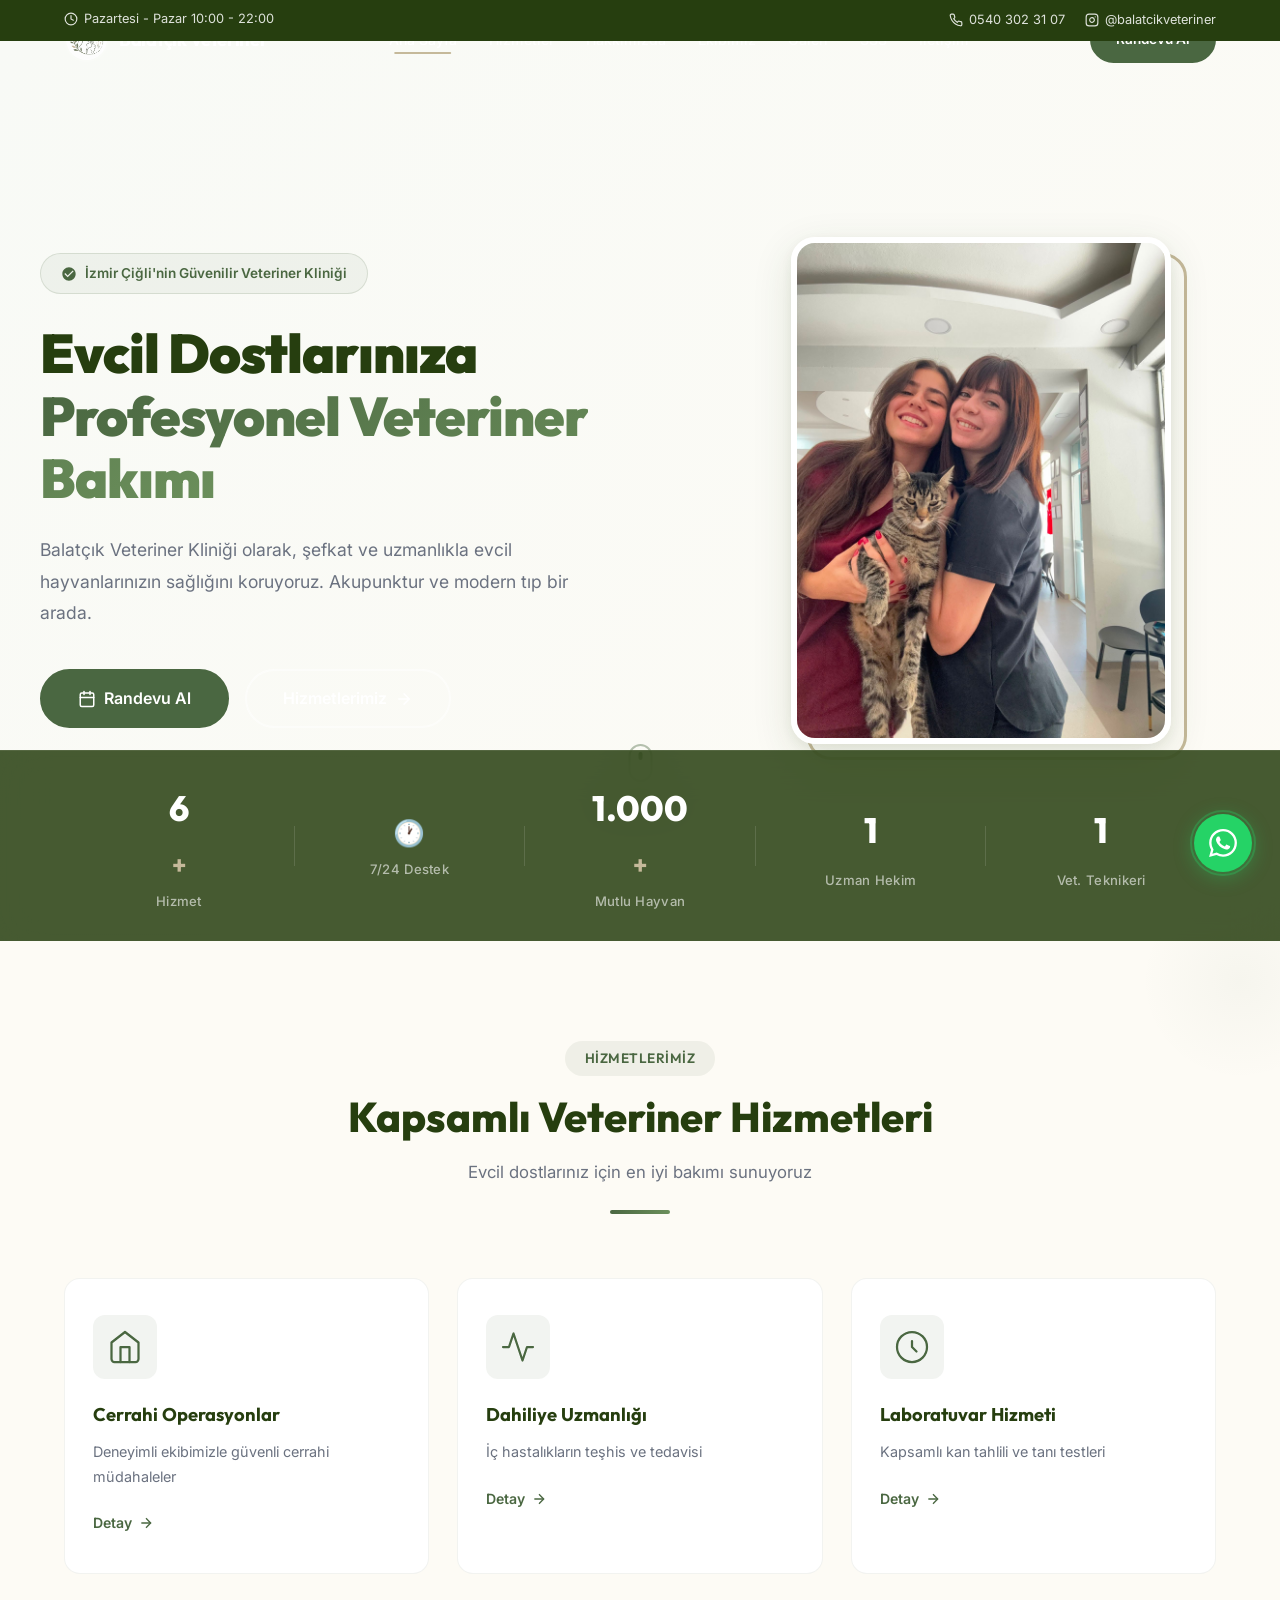
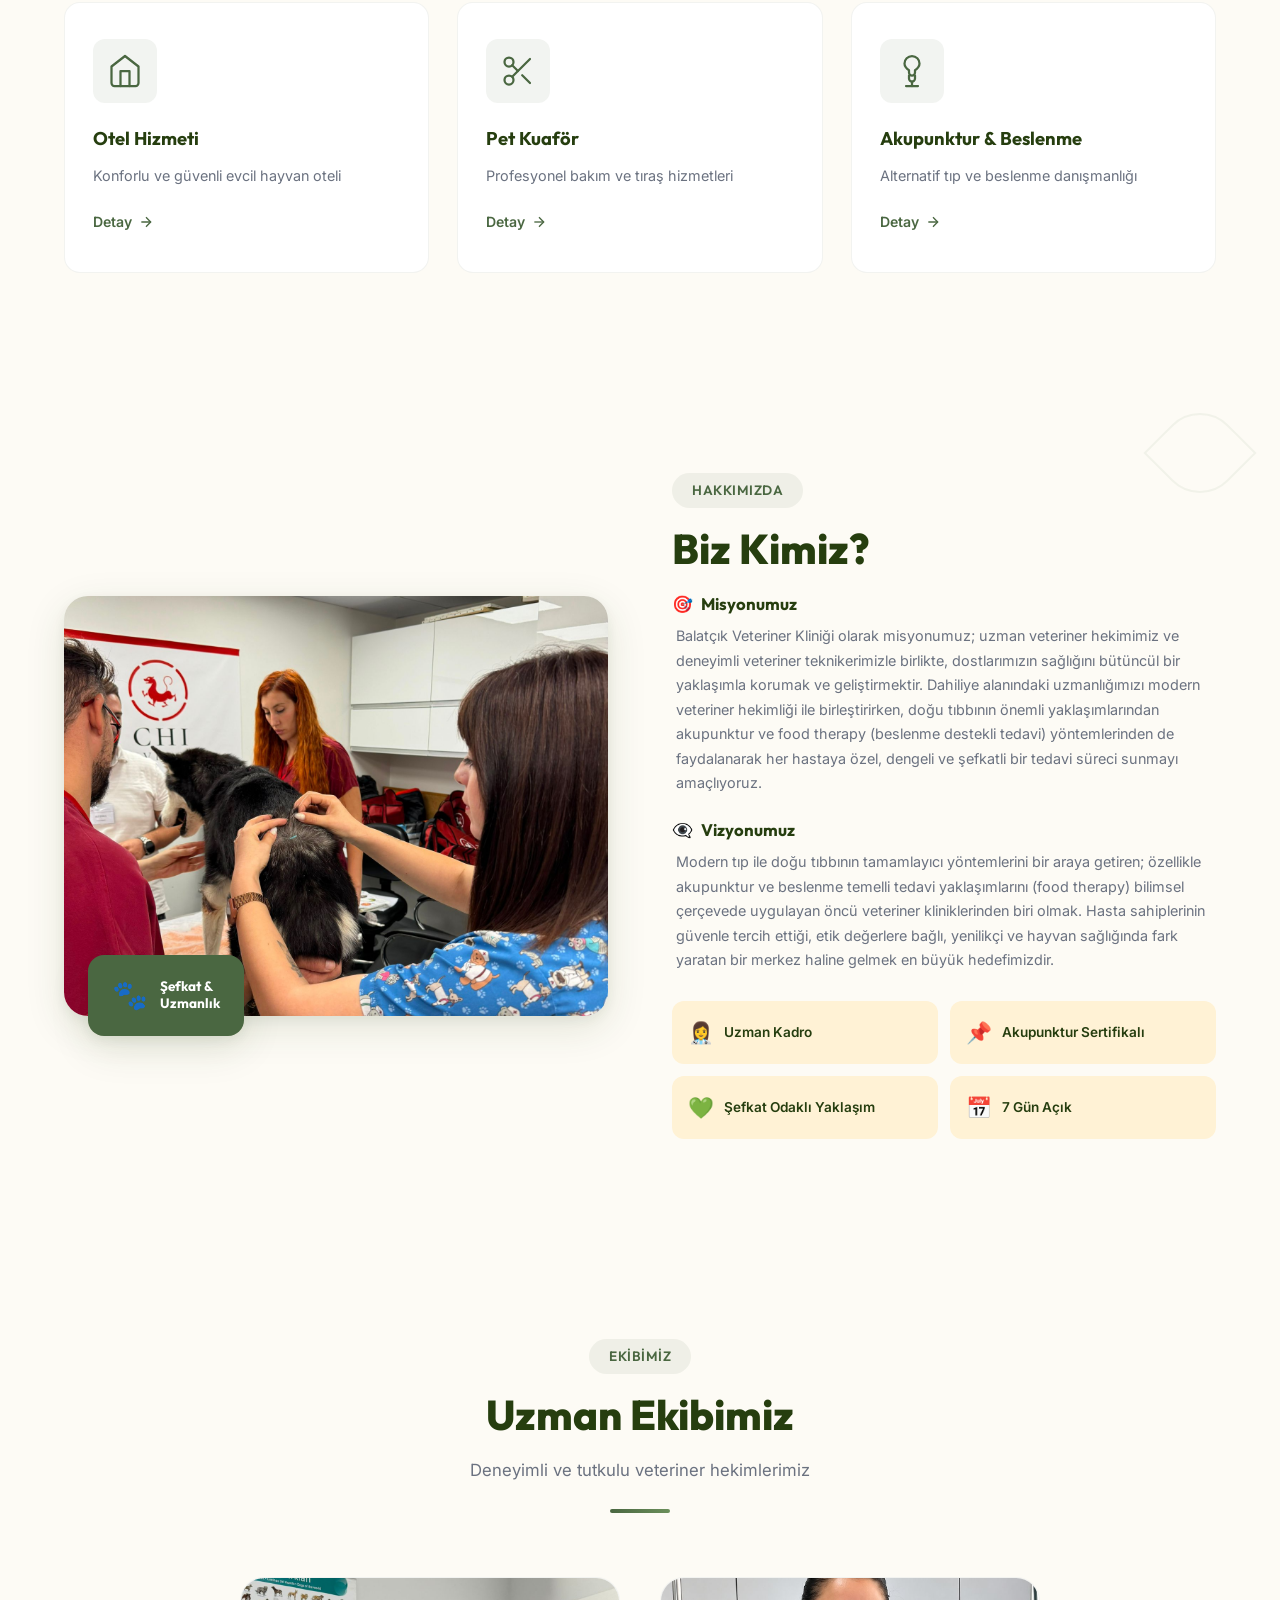
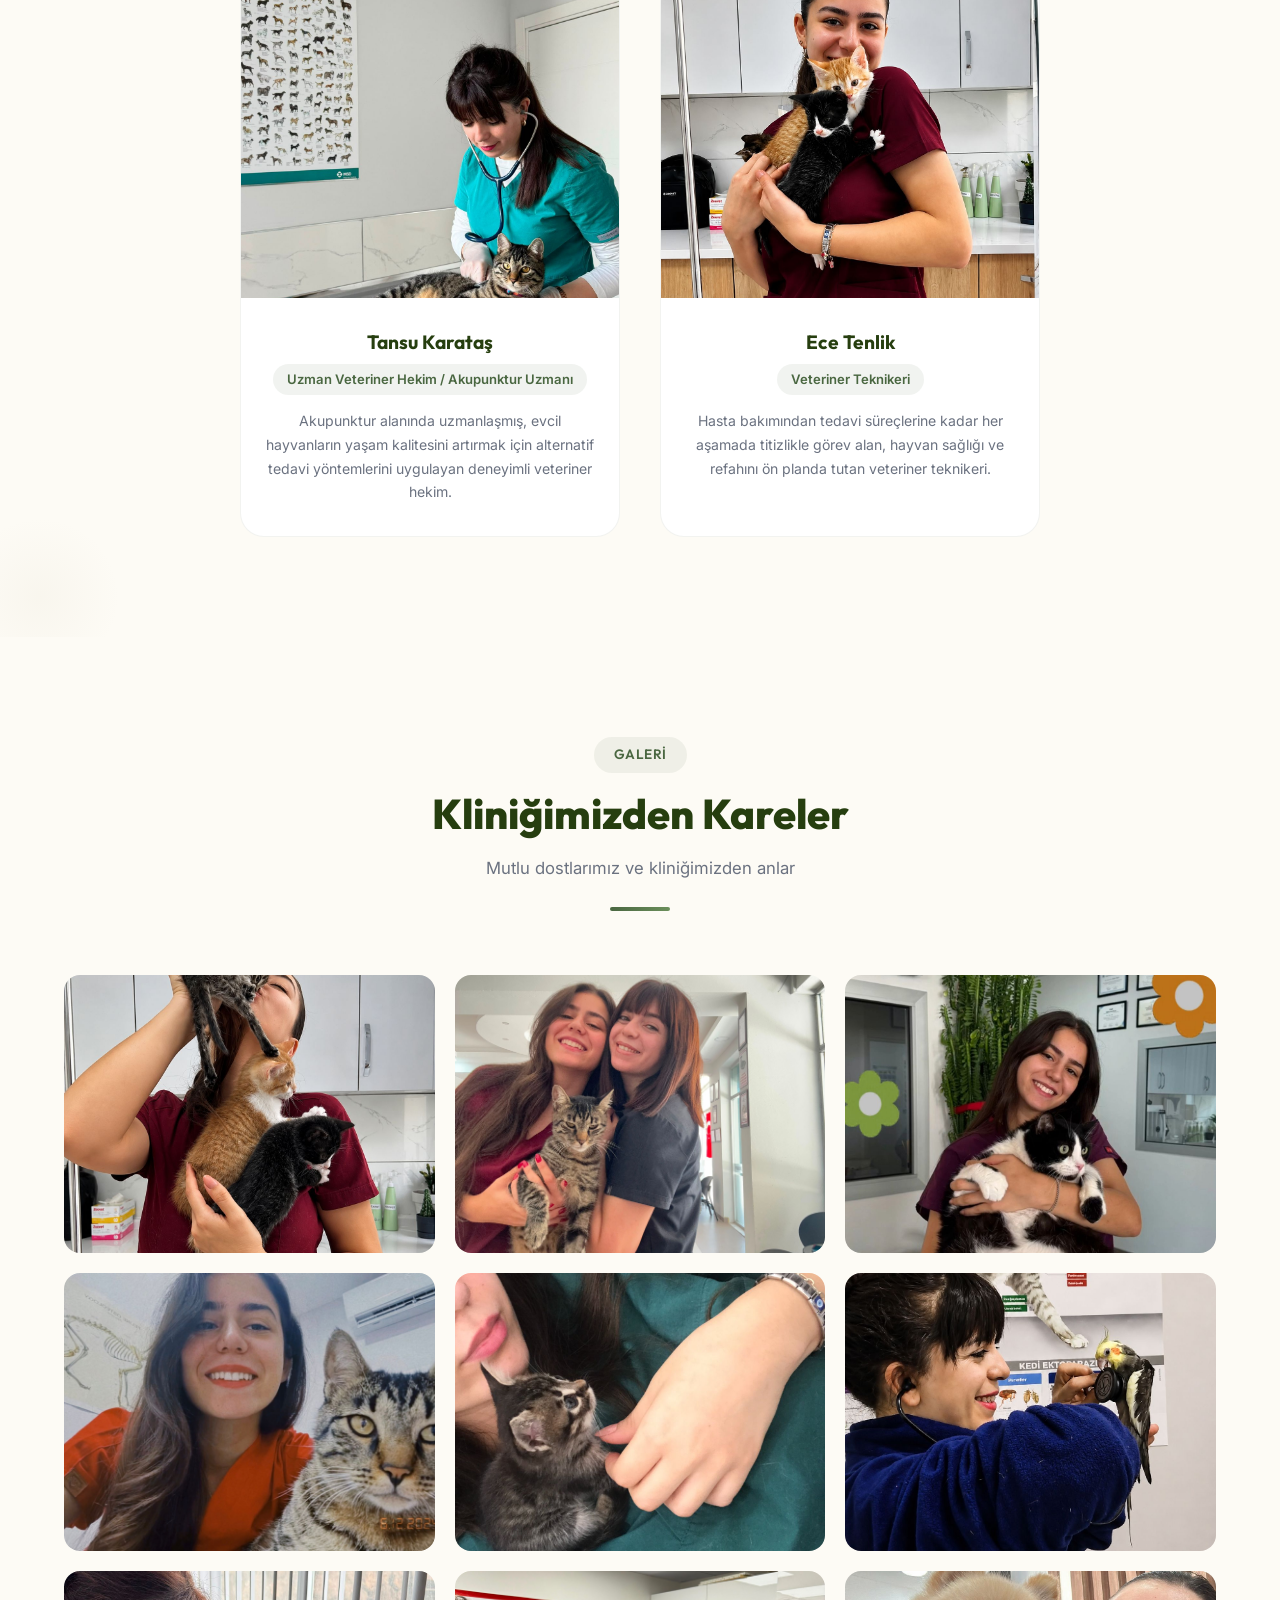
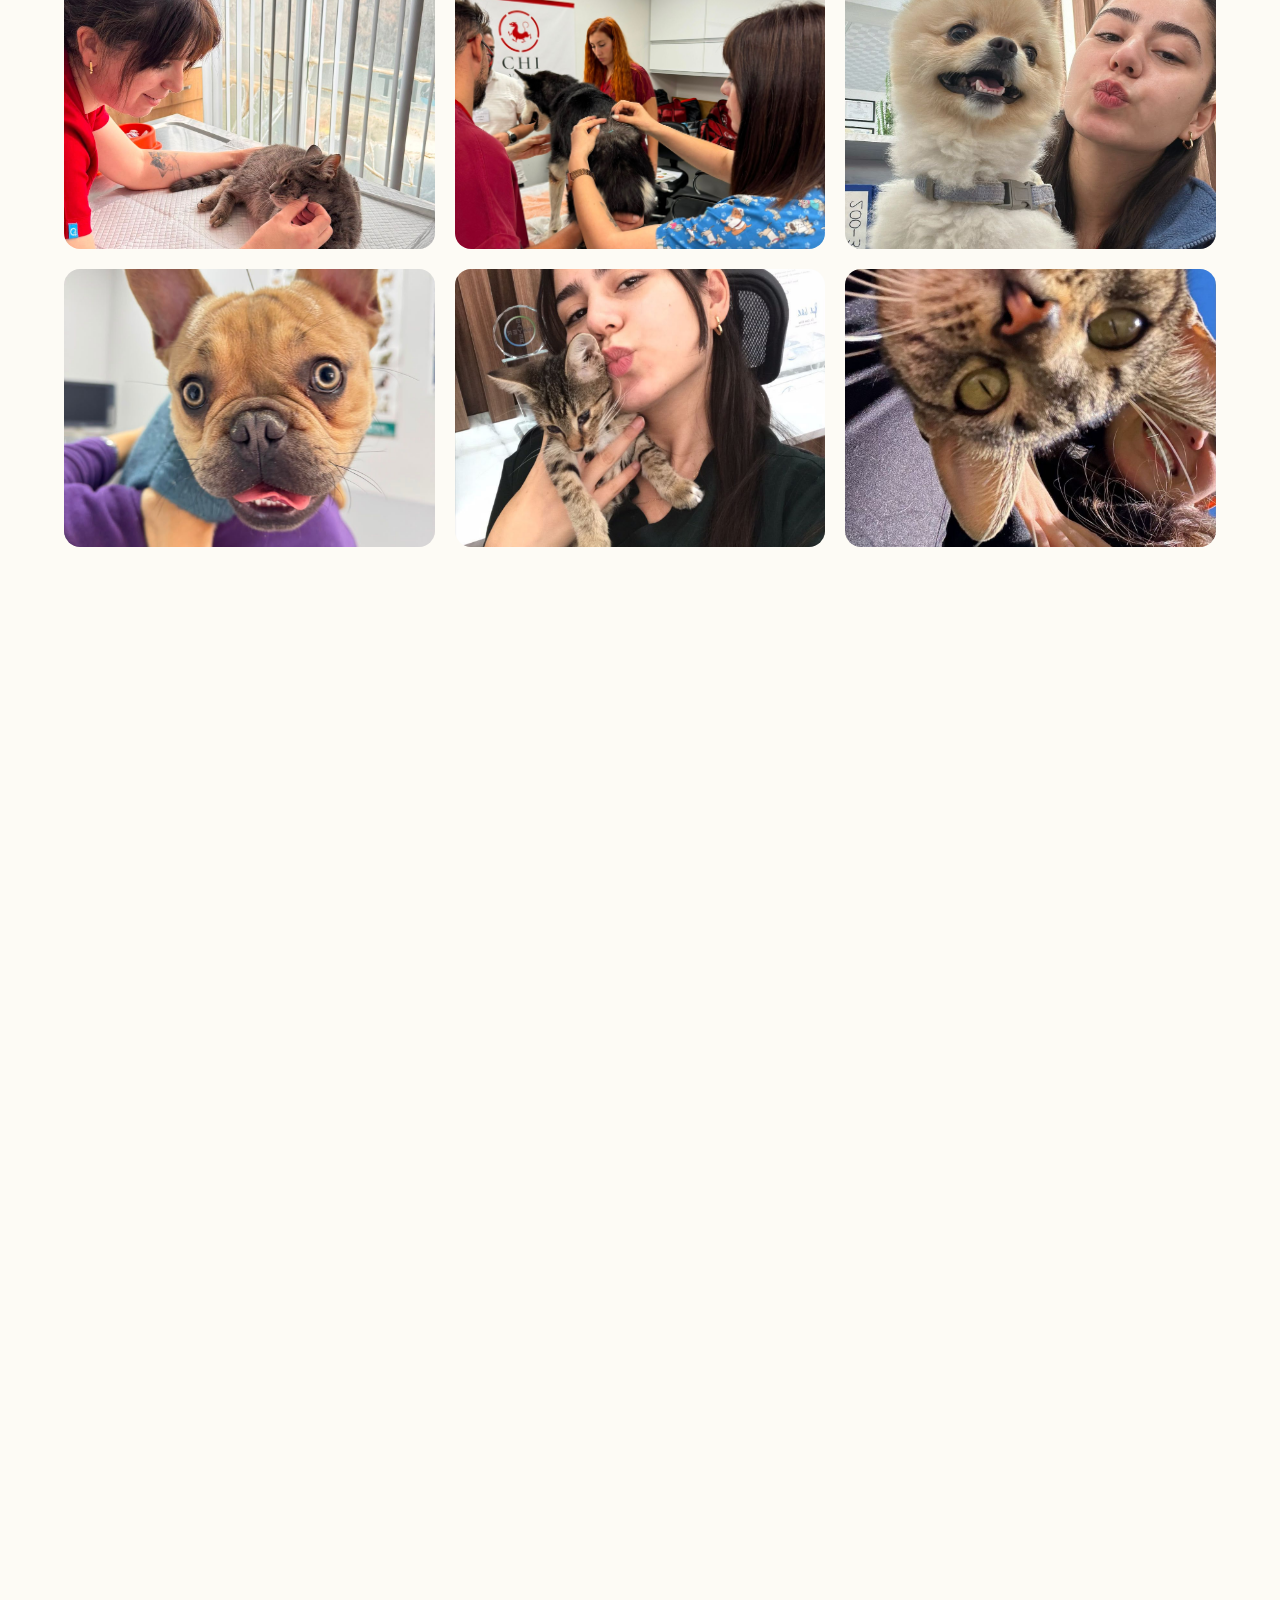
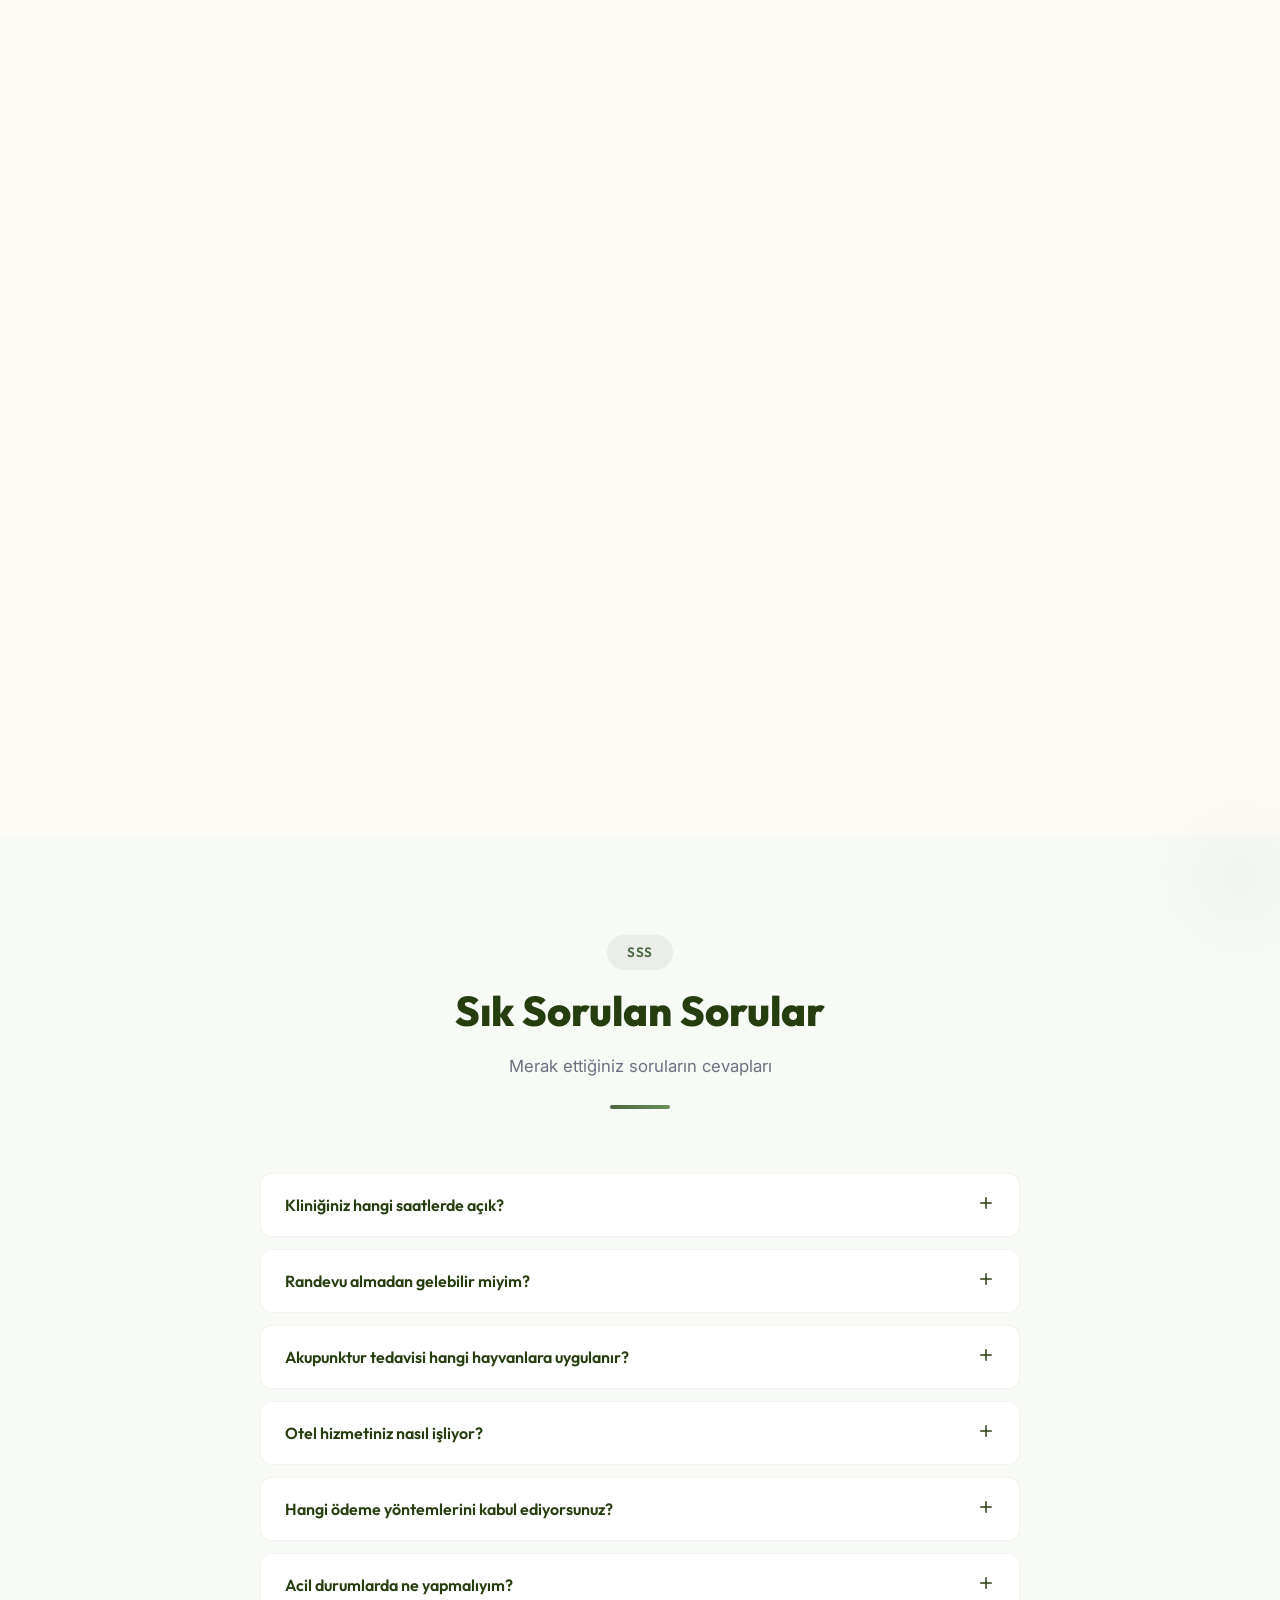
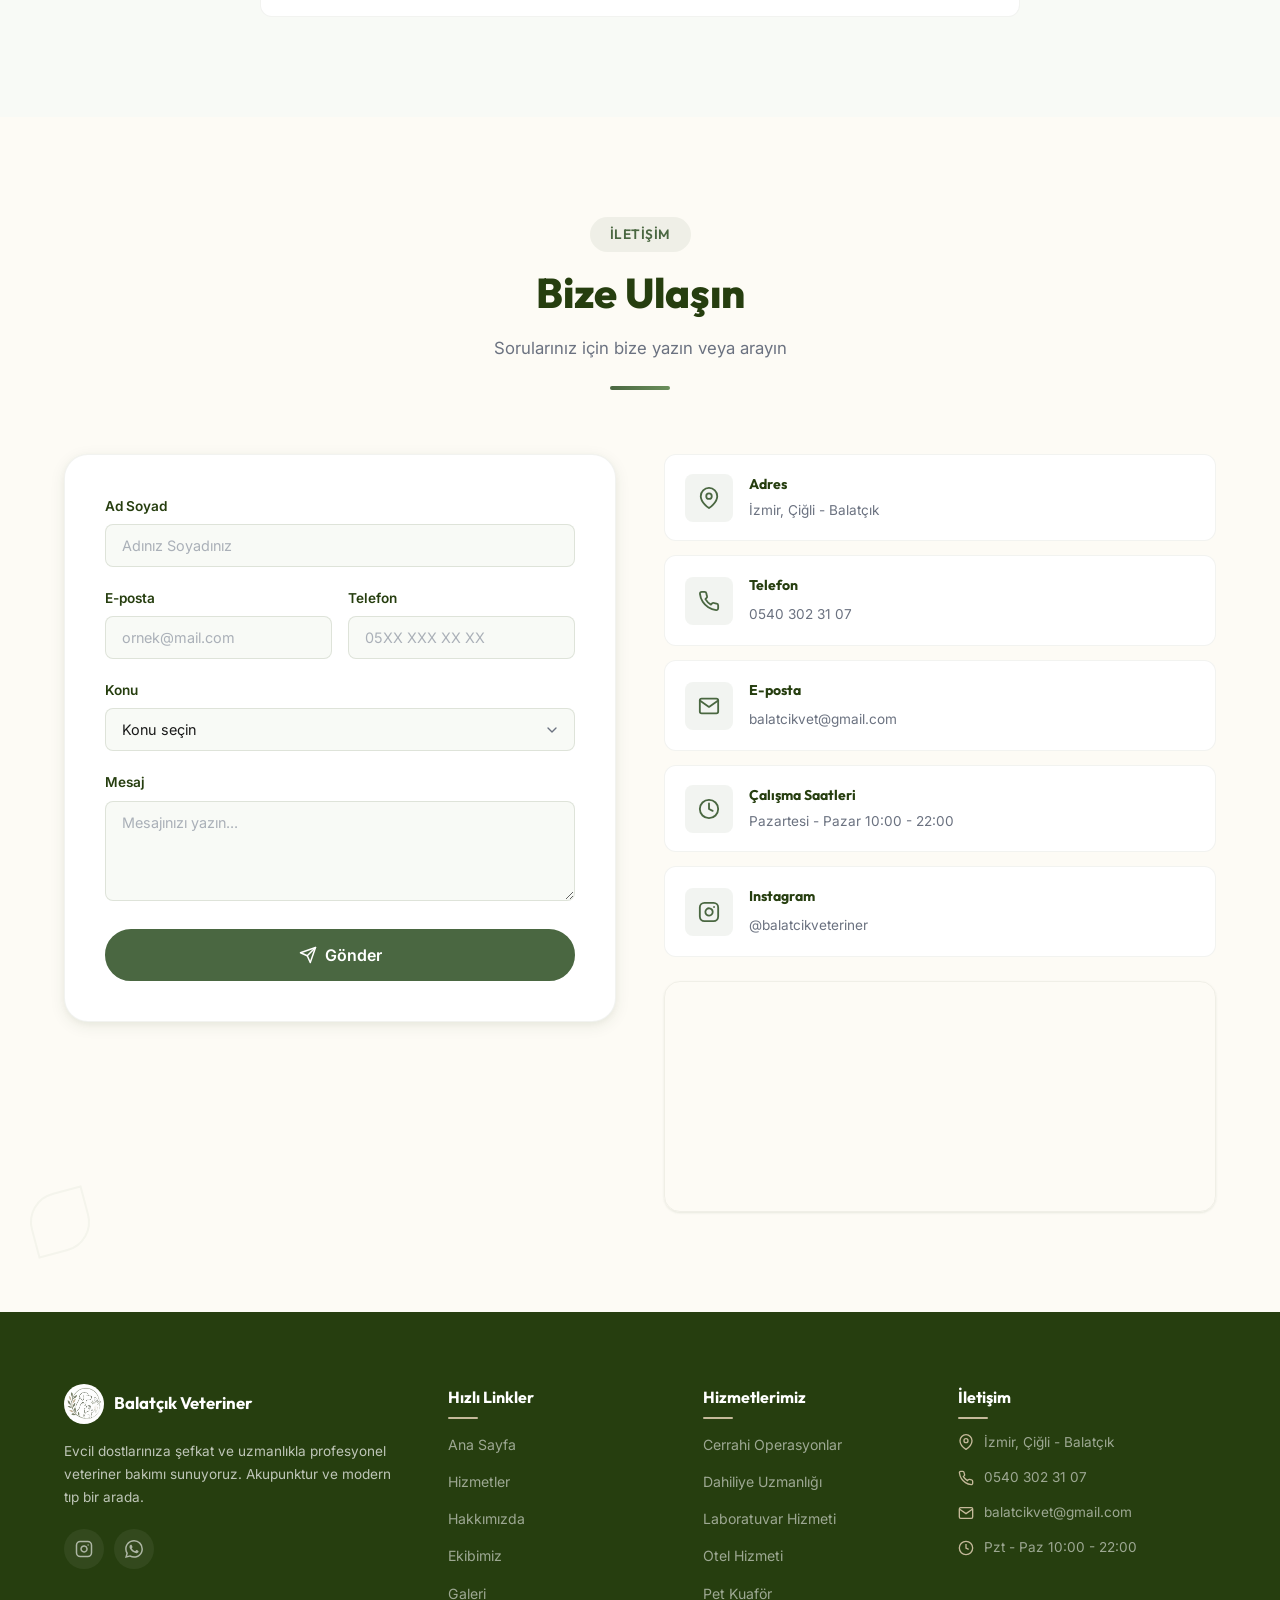
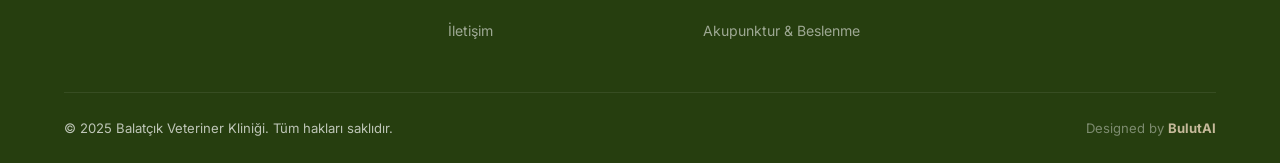
==== index.html @ 2608d8e3 "Initialize project with Decap CMS structure" ====
<!DOCTYPE html>
<html lang="tr">
<head>
    <meta charset="UTF-8">
    <meta name="viewport" content="width=device-width, initial-scale=1.0">
    <meta name="description" content="Balatçık Veteriner Kliniği - İzmir Çiğli'de profesyonel veteriner hizmetleri. Akupunktur, cerrahi, dahiliye, laboratuvar, pet kuaför ve otel hizmeti.">
    <meta name="keywords" content="veteriner, İzmir, Çiğli, Balatçık, akupunktur, hayvan hastanesi, pet kuaför, veteriner kliniği">
    <meta name="author" content="Balatçık Veteriner Kliniği">
    <meta name="robots" content="index, follow">
    <meta property="og:title" content="Balatçık Veteriner Kliniği - İzmir Çiğli">
    <meta property="og:description" content="Evcil dostlarınıza profesyonel veteriner bakımı. Akupunktur ve modern tıp bir arada.">
    <meta property="og:type" content="website">
    <meta property="og:image" content="logo.jpeg">
    <link rel="icon" type="image/jpeg" href="logo.jpeg">
    <title>Balatçık Veteriner Kliniği | İzmir Çiğli - Profesyonel Veteriner Hizmetleri</title>
    <link rel="preconnect" href="https://fonts.googleapis.com">
    <link rel="preconnect" href="https://fonts.gstatic.com" crossorigin>
    <link href="https://fonts.googleapis.com/css2?family=Inter:wght@300;400;500;600;700&family=Outfit:wght@400;500;600;700;800;900&display=swap" rel="stylesheet">
    <link rel="stylesheet" href="style.css">
</head>
<body>
    <!-- ═══════════════════════════════════════ -->
    <!-- TOPBAR                                  -->
    <!-- ═══════════════════════════════════════ -->
    <div class="topbar">
        <div class="container topbar-inner">
            <div class="topbar-left">
                <span class="topbar-item">
                    <svg width="14" height="14" viewBox="0 0 24 24" fill="none" stroke="currentColor" stroke-width="2" stroke-linecap="round" stroke-linejoin="round"><circle cx="12" cy="12" r="10"/><polyline points="12 6 12 12 16 14"/></svg>
                    Pazartesi - Pazar 10:00 - 22:00
                </span>
            </div>
            <div class="topbar-right">
                <a href="tel:+905403023107" class="topbar-item topbar-phone">
                    <svg width="14" height="14" viewBox="0 0 24 24" fill="none" stroke="currentColor" stroke-width="2" stroke-linecap="round" stroke-linejoin="round"><path d="M22 16.92v3a2 2 0 0 1-2.18 2 19.79 19.79 0 0 1-8.63-3.07 19.5 19.5 0 0 1-6-6 19.79 19.79 0 0 1-3.07-8.67A2 2 0 0 1 4.11 2h3a2 2 0 0 1 2 1.72c.127.96.361 1.903.7 2.81a2 2 0 0 1-.45 2.11L8.09 9.91a16 16 0 0 0 6 6l1.27-1.27a2 2 0 0 1 2.11-.45c.907.339 1.85.573 2.81.7A2 2 0 0 1 22 16.92z"/></svg>
                    0540 302 31 07
                </a>
                <a href="https://www.instagram.com/balatcikveteriner" target="_blank" rel="noopener" class="topbar-item topbar-social">
                    <svg width="14" height="14" viewBox="0 0 24 24" fill="none" stroke="currentColor" stroke-width="2" stroke-linecap="round" stroke-linejoin="round"><rect x="2" y="2" width="20" height="20" rx="5" ry="5"/><path d="M16 11.37A4 4 0 1 1 12.63 8 4 4 0 0 1 16 11.37z"/><line x1="17.5" y1="6.5" x2="17.51" y2="6.5"/></svg>
                    @balatcikveteriner
                </a>
            </div>
        </div>
    </div>

    <!-- ═══════════════════════════════════════ -->
    <!-- NAVBAR                                  -->
    <!-- ═══════════════════════════════════════ -->
    <nav class="navbar" id="navbar">
        <div class="container navbar-inner">
            <a href="#" class="navbar-brand">
                <img src="logo.jpeg" alt="Balatçık Veteriner Kliniği Logo" class="navbar-logo">
                <span class="navbar-brand-text">Balatçık Veteriner</span>
            </a>
            <ul class="navbar-menu" id="navMenu">
                <li><a href="#anasayfa" class="nav-link active">Ana Sayfa</a></li>
                <li><a href="#hizmetler" class="nav-link">Hizmetler</a></li>
                <li><a href="#hakkimizda" class="nav-link">Hakkımızda</a></li>
                <li><a href="#ekibimiz" class="nav-link">Ekibimiz</a></li>
                <li><a href="#galeri" class="nav-link">Galeri</a></li>
                <li><a href="#sss" class="nav-link">SSS</a></li>
                <li><a href="#iletisim" class="nav-link">İletişim</a></li>
            </ul>
            <a href="#" class="btn btn-primary navbar-cta" id="navRandevuBtn">Randevu Al</a>
            <button class="hamburger" id="hamburger" aria-label="Menüyü aç">
                <span></span>
                <span></span>
                <span></span>
            </button>
        </div>
    </nav>

    <!-- Mobile Menu Overlay -->
    <div class="mobile-menu-overlay" id="mobileMenuOverlay"></div>
    <div class="mobile-menu" id="mobileMenu">
        <div class="mobile-menu-header">
            <img src="logo.jpeg" alt="Logo" class="mobile-menu-logo">
            <button class="mobile-menu-close" id="mobileMenuClose" aria-label="Menüyü kapat">
                <svg width="24" height="24" viewBox="0 0 24 24" fill="none" stroke="currentColor" stroke-width="2"><line x1="18" y1="6" x2="6" y2="18"/><line x1="6" y1="6" x2="18" y2="18"/></svg>
            </button>
        </div>
        <ul class="mobile-menu-links">
            <li><a href="#anasayfa">Ana Sayfa</a></li>
            <li><a href="#hizmetler">Hizmetler</a></li>
            <li><a href="#hakkimizda">Hakkımızda</a></li>
            <li><a href="#ekibimiz">Ekibimiz</a></li>
            <li><a href="#galeri">Galeri</a></li>
            <li><a href="#sss">SSS</a></li>
            <li><a href="#iletisim">İletişim</a></li>
        </ul>
        <a href="#" class="btn btn-primary mobile-menu-cta" id="mobileRandevuBtn">Randevu Al</a>
        <div class="mobile-menu-contact">
            <a href="tel:+905403023107">📞 0540 302 31 07</a>
            <p>🕐 Pazartesi - Pazar 10:00 - 22:00</p>
        </div>
    </div>

    <!-- ═══════════════════════════════════════ -->
    <!-- HERO SECTION                            -->
    <!-- ═══════════════════════════════════════ -->
    <section class="hero" id="anasayfa">
        <div class="container hero-inner">
            <div class="hero-text-col">
                <div class="hero-badge fade-in">
                    <svg width="16" height="16" viewBox="0 0 24 24" fill="currentColor"><path d="M12 2C6.48 2 2 6.48 2 12s4.48 10 10 10 10-4.48 10-10S17.52 2 12 2zm-2 15l-5-5 1.41-1.41L10 14.17l7.59-7.59L19 8l-9 9z"/></svg>
                    İzmir Çiğli'nin Güvenilir Veteriner Kliniği
                </div>
                <h1 class="hero-title fade-in">
                    Evcil Dostlarınıza<br><span class="hero-highlight">Profesyonel Veteriner Bakımı</span>
                </h1>
                <p class="hero-subtitle fade-in">
                    Balatçık Veteriner Kliniği olarak, şefkat ve uzmanlıkla evcil hayvanlarınızın sağlığını koruyoruz. Akupunktur ve modern tıp bir arada.
                </p>
                <div class="hero-buttons fade-in">
                    <a href="#" class="btn btn-primary btn-lg" id="heroRandevuBtn">
                        <svg width="18" height="18" viewBox="0 0 24 24" fill="none" stroke="currentColor" stroke-width="2" stroke-linecap="round" stroke-linejoin="round"><rect x="3" y="4" width="18" height="18" rx="2" ry="2"/><line x1="16" y1="2" x2="16" y2="6"/><line x1="8" y1="2" x2="8" y2="6"/><line x1="3" y1="10" x2="21" y2="10"/></svg>
                        Randevu Al
                    </a>
                    <a href="#hizmetler" class="btn btn-outline btn-lg">
                        Hizmetlerimiz
                        <svg width="18" height="18" viewBox="0 0 24 24" fill="none" stroke="currentColor" stroke-width="2" stroke-linecap="round" stroke-linejoin="round"><line x1="5" y1="12" x2="19" y2="12"/><polyline points="12 5 19 12 12 19"/></svg>
                    </a>
                </div>
            </div>
            <div class="hero-img-col fade-in">
                <div class="hero-img-wrapper">
                    <img src="assets/hero-bg.png" alt="Veteriner Hekimlerimiz ve Kedimiz" class="hero-main-img">
                    <div class="hero-img-accent"></div>
                </div>
            </div>
        </div>
        <div class="hero-scroll-indicator">
            <div class="scroll-mouse">
                <div class="scroll-wheel"></div>
            </div>
            <span>Aşağı Kaydır</span>
        </div>
        <div class="hero-stats">
            <div class="container">
                <div class="stats-grid">
                    <div class="stat-item fade-in">
                        <span class="stat-number" data-target="6">0</span><span class="stat-suffix">+</span>
                        <span class="stat-label">Hizmet</span>
                    </div>
                    <div class="stat-divider"></div>
                    <div class="stat-item fade-in">
                        <span class="stat-icon">🕐</span>
                        <span class="stat-label">7/24 Destek</span>
                    </div>
                    <div class="stat-divider"></div>
                    <div class="stat-item fade-in">
                        <span class="stat-number" data-target="1000">0</span><span class="stat-suffix">+</span>
                        <span class="stat-label">Mutlu Hayvan</span>
                    </div>
                    <div class="stat-divider"></div>
                    <div class="stat-item fade-in">
                        <span class="stat-number" data-target="1">0</span><span class="stat-suffix"></span>
                        <span class="stat-label">Uzman Hekim</span>
                    </div>
                    <div class="stat-divider"></div>
                    <div class="stat-item fade-in">
                        <span class="stat-number" data-target="1">0</span><span class="stat-suffix"></span>
                        <span class="stat-label">Vet. Teknikeri</span>
                    </div>
                </div>
            </div>
        </div>
    </section>

    <!-- ═══════════════════════════════════════ -->
    <!-- HİZMETLER (SERVICES)                    -->
    <!-- ═══════════════════════════════════════ -->
    <section class="section services" id="hizmetler">
        <div class="container">
            <div class="section-header fade-in">
                <span class="section-tag">Hizmetlerimiz</span>
                <h2 class="section-title">Kapsamlı Veteriner Hizmetleri</h2>
                <p class="section-subtitle">Evcil dostlarınız için en iyi bakımı sunuyoruz</p>
                <div class="section-line"></div>
            </div>
            <div class="services-grid">
                <!-- Service 1 -->
                <div class="service-card fade-in">
                    <div class="service-accent"></div>
                    <div class="service-icon">
                        <svg width="36" height="36" viewBox="0 0 24 24" fill="none" stroke="currentColor" stroke-width="1.5" stroke-linecap="round" stroke-linejoin="round"><path d="M3 9l9-7 9 7v11a2 2 0 0 1-2 2H5a2 2 0 0 1-2-2z"/><polyline points="9 22 9 12 15 12 15 22"/></svg>
                    </div>
                    <h3 class="service-title">Cerrahi Operasyonlar</h3>
                    <p class="service-desc">Deneyimli ekibimizle güvenli cerrahi müdahaleler</p>
                    <a href="#iletisim" class="service-link">
                        Detay
                        <svg width="16" height="16" viewBox="0 0 24 24" fill="none" stroke="currentColor" stroke-width="2"><line x1="5" y1="12" x2="19" y2="12"/><polyline points="12 5 19 12 12 19"/></svg>
                    </a>
                </div>
                <!-- Service 2 -->
                <div class="service-card fade-in">
                    <div class="service-accent"></div>
                    <div class="service-icon">
                        <svg width="36" height="36" viewBox="0 0 24 24" fill="none" stroke="currentColor" stroke-width="1.5" stroke-linecap="round" stroke-linejoin="round"><path d="M22 12h-4l-3 9L9 3l-3 9H2"/></svg>
                    </div>
                    <h3 class="service-title">Dahiliye Uzmanlığı</h3>
                    <p class="service-desc">İç hastalıkların teşhis ve tedavisi</p>
                    <a href="#iletisim" class="service-link">
                        Detay
                        <svg width="16" height="16" viewBox="0 0 24 24" fill="none" stroke="currentColor" stroke-width="2"><line x1="5" y1="12" x2="19" y2="12"/><polyline points="12 5 19 12 12 19"/></svg>
                    </a>
                </div>
                <!-- Service 3 -->
                <div class="service-card fade-in">
                    <div class="service-accent"></div>
                    <div class="service-icon">
                        <svg width="36" height="36" viewBox="0 0 24 24" fill="none" stroke="currentColor" stroke-width="1.5" stroke-linecap="round" stroke-linejoin="round"><circle cx="12" cy="12" r="10"/><path d="M12 8v4l3 3"/></svg>
                    </div>
                    <h3 class="service-title">Laboratuvar Hizmeti</h3>
                    <p class="service-desc">Kapsamlı kan tahlili ve tanı testleri</p>
                    <a href="#iletisim" class="service-link">
                        Detay
                        <svg width="16" height="16" viewBox="0 0 24 24" fill="none" stroke="currentColor" stroke-width="2"><line x1="5" y1="12" x2="19" y2="12"/><polyline points="12 5 19 12 12 19"/></svg>
                    </a>
                </div>
                <!-- Service 4 -->
                <div class="service-card fade-in">
                    <div class="service-accent"></div>
                    <div class="service-icon">
                        <svg width="36" height="36" viewBox="0 0 24 24" fill="none" stroke="currentColor" stroke-width="1.5" stroke-linecap="round" stroke-linejoin="round"><path d="M3 9l9-7 9 7v11a2 2 0 0 1-2 2H5a2 2 0 0 1-2-2z"/><path d="M9 22V12h6v10"/></svg>
                    </div>
                    <h3 class="service-title">Otel Hizmeti</h3>
                    <p class="service-desc">Konforlu ve güvenli evcil hayvan oteli</p>
                    <a href="#iletisim" class="service-link">
                        Detay
                        <svg width="16" height="16" viewBox="0 0 24 24" fill="none" stroke="currentColor" stroke-width="2"><line x1="5" y1="12" x2="19" y2="12"/><polyline points="12 5 19 12 12 19"/></svg>
                    </a>
                </div>
                <!-- Service 5 -->
                <div class="service-card fade-in">
                    <div class="service-accent"></div>
                    <div class="service-icon">
                        <svg width="36" height="36" viewBox="0 0 24 24" fill="none" stroke="currentColor" stroke-width="1.5" stroke-linecap="round" stroke-linejoin="round"><circle cx="6" cy="6" r="3"/><path d="M8.12 8.12L12 12"/><path d="M20 4L8.12 15.88"/><circle cx="6" cy="18" r="3"/><path d="M14.8 14.8L20 20"/></svg>
                    </div>
                    <h3 class="service-title">Pet Kuaför</h3>
                    <p class="service-desc">Profesyonel bakım ve tıraş hizmetleri</p>
                    <a href="#iletisim" class="service-link">
                        Detay
                        <svg width="16" height="16" viewBox="0 0 24 24" fill="none" stroke="currentColor" stroke-width="2"><line x1="5" y1="12" x2="19" y2="12"/><polyline points="12 5 19 12 12 19"/></svg>
                    </a>
                </div>
                <!-- Service 6 -->
                <div class="service-card fade-in">
                    <div class="service-accent"></div>
                    <div class="service-icon">
                        <svg width="36" height="36" viewBox="0 0 24 24" fill="none" stroke="currentColor" stroke-width="1.5" stroke-linecap="round" stroke-linejoin="round"><path d="M12 2a5 5 0 0 1 5 5c0 2-1.5 3.5-3 4.5V13a2 2 0 0 1-4 0v-1.5C8.5 10.5 7 9 7 7a5 5 0 0 1 5-5z"/><path d="M10 15v2a2 2 0 0 0 4 0v-2"/><line x1="12" y1="19" x2="12" y2="22"/><line x1="8" y1="22" x2="16" y2="22"/></svg>
                    </div>
                    <h3 class="service-title">Akupunktur & Beslenme</h3>
                    <p class="service-desc">Alternatif tıp ve beslenme danışmanlığı</p>
                    <a href="#akupunkturModal" class="service-link" id="akupunkturDetayBtn">
                        Detay
                        <svg width="16" height="16" viewBox="0 0 24 24" fill="none" stroke="currentColor" stroke-width="2"><line x1="5" y1="12" x2="19" y2="12"/><polyline points="12 5 19 12 12 19"/></svg>
                    </a>
                </div>
            </div>
        </div>
    </section>

    <!-- ═══════════════════════════════════════ -->
    <!-- HAKKIMIZDA (ABOUT)                      -->
    <!-- ═══════════════════════════════════════ -->
    <section class="section about" id="hakkimizda">
        <div class="container">
            <div class="about-grid">
                <div class="about-image fade-in">
                    <div class="about-image-wrapper">
                        <img src="assets/about-clinic.png" alt="Balatçık Veteriner Kliniği Hakkında" loading="lazy">
                        <div class="about-image-accent"></div>
                    </div>
                    <div class="about-experience-badge">
                        <span class="badge-icon">🐾</span>
                        <span class="badge-text">Şefkat &<br>Uzmanlık</span>
                    </div>
                </div>
                <div class="about-content fade-in">
                    <span class="section-tag">Hakkımızda</span>
                    <h2 class="section-title text-left">Biz Kimiz?</h2>

                    <div class="about-mission-vision" style="margin-bottom: 28px; display: flex; flex-direction: column; gap: 20px;">
                        <div class="about-mv-item">
                            <h4 style="font-family: var(--font-heading); color: var(--primary-dark); font-size: 1.05rem; font-weight: 700; margin-bottom: 6px; display: flex; align-items: center; gap: 8px;">
                                <span>🎯</span> Misyonumuz
                            </h4>
                            <p class="about-text" style="margin-bottom: 0; font-size: 0.9rem; line-height: 1.7; padding-left: 4px;">
                                Balatçık Veteriner Kliniği olarak misyonumuz; uzman veteriner hekimimiz ve deneyimli veteriner teknikerimizle birlikte, dostlarımızın sağlığını bütüncül bir yaklaşımla korumak ve geliştirmektir. Dahiliye alanındaki uzmanlığımızı modern veteriner hekimliği ile birleştirirken, doğu tıbbının önemli yaklaşımlarından akupunktur ve food therapy (beslenme destekli tedavi) yöntemlerinden de faydalanarak her hastaya özel, dengeli ve şefkatli bir tedavi süreci sunmayı amaçlıyoruz.
                            </p>
                        </div>
                        <div class="about-mv-item">
                            <h4 style="font-family: var(--font-heading); color: var(--primary-dark); font-size: 1.05rem; font-weight: 700; margin-bottom: 6px; display: flex; align-items: center; gap: 8px;">
                                <span>👁️‍🗨️</span> Vizyonumuz
                            </h4>
                            <p class="about-text" style="margin-bottom: 0; font-size: 0.9rem; line-height: 1.7; padding-left: 4px;">
                                Modern tıp ile doğu tıbbının tamamlayıcı yöntemlerini bir araya getiren; özellikle akupunktur ve beslenme temelli tedavi yaklaşımlarını (food therapy) bilimsel çerçevede uygulayan öncü veteriner kliniklerinden biri olmak. Hasta sahiplerinin güvenle tercih ettiği, etik değerlere bağlı, yenilikçi ve hayvan sağlığında fark yaratan bir merkez haline gelmek en büyük hedefimizdir.
                            </p>
                        </div>
                    </div>
                    <div class="about-badges">
                        <div class="about-badge">
                            <span class="about-badge-icon">👩‍⚕️</span>
                            <span>Uzman Kadro</span>
                        </div>
                        <div class="about-badge">
                            <span class="about-badge-icon">📌</span>
                            <span>Akupunktur Sertifikalı</span>
                        </div>
                        <div class="about-badge">
                            <span class="about-badge-icon">💚</span>
                            <span>Şefkat Odaklı Yaklaşım</span>
                        </div>
                        <div class="about-badge">
                            <span class="about-badge-icon">📅</span>
                            <span>7 Gün Açık</span>
                        </div>
                    </div>
                </div>
            </div>
        </div>
    </section>

    <!-- ═══════════════════════════════════════ -->
    <!-- EKİBİMİZ (TEAM)                        -->
    <!-- ═══════════════════════════════════════ -->
    <section class="section team" id="ekibimiz">
        <div class="container">
            <div class="section-header fade-in">
                <span class="section-tag">Ekibimiz</span>
                <h2 class="section-title">Uzman Ekibimiz</h2>
                <p class="section-subtitle">Deneyimli ve tutkulu veteriner hekimlerimiz</p>
                <div class="section-line"></div>
            </div>
            <div class="team-grid">
                <!-- Team Member 1 -->
                <div class="team-card fade-in">
                    <div class="team-photo-wrapper">
                        <img src="assets/team-tansu.png" alt="Tansu Karataş - Uzman Veteriner Hekim" loading="lazy" class="team-photo">
                        <div class="team-photo-overlay">
                            <a href="https://www.instagram.com/balatcikveteriner" target="_blank" rel="noopener" class="team-social" aria-label="Instagram">
                                <svg width="20" height="20" viewBox="0 0 24 24" fill="none" stroke="currentColor" stroke-width="2" stroke-linecap="round" stroke-linejoin="round"><rect x="2" y="2" width="20" height="20" rx="5" ry="5"/><path d="M16 11.37A4 4 0 1 1 12.63 8 4 4 0 0 1 16 11.37z"/><line x1="17.5" y1="6.5" x2="17.51" y2="6.5"/></svg>
                            </a>
                        </div>
                    </div>
                    <div class="team-info">
                        <h3 class="team-name">Tansu Karataş</h3>
                        <span class="team-role">Uzman Veteriner Hekim / Akupunktur Uzmanı</span>
                        <p class="team-bio">Akupunktur alanında uzmanlaşmış, evcil hayvanların yaşam kalitesini artırmak için alternatif tedavi yöntemlerini uygulayan deneyimli veteriner hekim.</p>
                    </div>
                </div>
                <!-- Team Member 2 -->
                <div class="team-card fade-in">
                    <div class="team-photo-wrapper">
                        <img src="assets/team-ece.png" alt="Ece Tenlik - Veteriner Teknikeri" loading="lazy" class="team-photo">
                        <div class="team-photo-overlay">
                            <a href="https://www.instagram.com/balatcikveteriner" target="_blank" rel="noopener" class="team-social" aria-label="Instagram">
                                <svg width="20" height="20" viewBox="0 0 24 24" fill="none" stroke="currentColor" stroke-width="2" stroke-linecap="round" stroke-linejoin="round"><rect x="2" y="2" width="20" height="20" rx="5" ry="5"/><path d="M16 11.37A4 4 0 1 1 12.63 8 4 4 0 0 1 16 11.37z"/><line x1="17.5" y1="6.5" x2="17.51" y2="6.5"/></svg>
                            </a>
                        </div>
                    </div>
                    <div class="team-info">
                        <h3 class="team-name">Ece Tenlik</h3>
                        <span class="team-role">Veteriner Teknikeri</span>
                        <p class="team-bio">Hasta bakımından tedavi süreçlerine kadar her aşamada titizlikle görev alan, hayvan sağlığı ve refahını ön planda tutan veteriner teknikeri.</p>
                    </div>
                </div>
            </div>
        </div>
    </section>

    <!-- ═══════════════════════════════════════ -->
    <!-- GALERİ (GALLERY)                        -->
    <!-- ═══════════════════════════════════════ -->
    <section class="section gallery" id="galeri">
        <div class="container">
            <div class="section-header fade-in">
                <span class="section-tag">Galeri</span>
                <h2 class="section-title">Kliniğimizden Kareler</h2>
                <p class="section-subtitle">Mutlu dostlarımız ve kliniğimizden anlar</p>
                <div class="section-line"></div>
            </div>
                        <div class="gallery-grid">
                <div class="gallery-item fade-in" data-index="0">
                    <img src="assets/gallery-1.jpeg" alt="Galeri 1" loading="lazy">
                    <div class="gallery-overlay">
                        <svg width="32" height="32" viewBox="0 0 24 24" fill="none" stroke="currentColor" stroke-width="2" stroke-linecap="round" stroke-linejoin="round"><circle cx="11" cy="11" r="8"/><line x1="21" y1="21" x2="16.65" y2="16.65"/><line x1="11" y1="8" x2="11" y2="14"/><line x1="8" y1="11" x2="14" y2="11"/></svg>
                    </div>
                </div>
                <div class="gallery-item fade-in" data-index="1">
                    <img src="assets/gallery-2.jpeg" alt="Galeri 2" loading="lazy">
                    <div class="gallery-overlay">
                        <svg width="32" height="32" viewBox="0 0 24 24" fill="none" stroke="currentColor" stroke-width="2" stroke-linecap="round" stroke-linejoin="round"><circle cx="11" cy="11" r="8"/><line x1="21" y1="21" x2="16.65" y2="16.65"/><line x1="11" y1="8" x2="11" y2="14"/><line x1="8" y1="11" x2="14" y2="11"/></svg>
                    </div>
                </div>
                <div class="gallery-item fade-in" data-index="2">
                    <img src="assets/gallery-3.jpeg" alt="Galeri 3" loading="lazy">
                    <div class="gallery-overlay">
                        <svg width="32" height="32" viewBox="0 0 24 24" fill="none" stroke="currentColor" stroke-width="2" stroke-linecap="round" stroke-linejoin="round"><circle cx="11" cy="11" r="8"/><line x1="21" y1="21" x2="16.65" y2="16.65"/><line x1="11" y1="8" x2="11" y2="14"/><line x1="8" y1="11" x2="14" y2="11"/></svg>
                    </div>
                </div>
                <div class="gallery-item fade-in" data-index="3">
                    <img src="assets/gallery-4.jpeg" alt="Galeri 4" loading="lazy">
                    <div class="gallery-overlay">
                        <svg width="32" height="32" viewBox="0 0 24 24" fill="none" stroke="currentColor" stroke-width="2" stroke-linecap="round" stroke-linejoin="round"><circle cx="11" cy="11" r="8"/><line x1="21" y1="21" x2="16.65" y2="16.65"/><line x1="11" y1="8" x2="11" y2="14"/><line x1="8" y1="11" x2="14" y2="11"/></svg>
                    </div>
                </div>
                <div class="gallery-item fade-in" data-index="4">
                    <img src="assets/gallery-5.jpeg" alt="Galeri 5" loading="lazy">
                    <div class="gallery-overlay">
                        <svg width="32" height="32" viewBox="0 0 24 24" fill="none" stroke="currentColor" stroke-width="2" stroke-linecap="round" stroke-linejoin="round"><circle cx="11" cy="11" r="8"/><line x1="21" y1="21" x2="16.65" y2="16.65"/><line x1="11" y1="8" x2="11" y2="14"/><line x1="8" y1="11" x2="14" y2="11"/></svg>
                    </div>
                </div>
                <div class="gallery-item fade-in" data-index="5">
                    <img src="assets/gallery-6.jpeg" alt="Galeri 6" loading="lazy">
                    <div class="gallery-overlay">
                        <svg width="32" height="32" viewBox="0 0 24 24" fill="none" stroke="currentColor" stroke-width="2" stroke-linecap="round" stroke-linejoin="round"><circle cx="11" cy="11" r="8"/><line x1="21" y1="21" x2="16.65" y2="16.65"/><line x1="11" y1="8" x2="11" y2="14"/><line x1="8" y1="11" x2="14" y2="11"/></svg>
                    </div>
                </div>
                <div class="gallery-item fade-in" data-index="6">
                    <img src="assets/gallery-7.jpeg" alt="Galeri 7" loading="lazy">
                    <div class="gallery-overlay">
                        <svg width="32" height="32" viewBox="0 0 24 24" fill="none" stroke="currentColor" stroke-width="2" stroke-linecap="round" stroke-linejoin="round"><circle cx="11" cy="11" r="8"/><line x1="21" y1="21" x2="16.65" y2="16.65"/><line x1="11" y1="8" x2="11" y2="14"/><line x1="8" y1="11" x2="14" y2="11"/></svg>
                    </div>
                </div>
                <div class="gallery-item fade-in" data-index="7">
                    <img src="assets/gallery-8.jpeg" alt="Galeri 8" loading="lazy">
                    <div class="gallery-overlay">
                        <svg width="32" height="32" viewBox="0 0 24 24" fill="none" stroke="currentColor" stroke-width="2" stroke-linecap="round" stroke-linejoin="round"><circle cx="11" cy="11" r="8"/><line x1="21" y1="21" x2="16.65" y2="16.65"/><line x1="11" y1="8" x2="11" y2="14"/><line x1="8" y1="11" x2="14" y2="11"/></svg>
                    </div>
                </div>
                <div class="gallery-item fade-in" data-index="8">
                    <img src="assets/gallery-9.jpeg" alt="Galeri 9" loading="lazy">
                    <div class="gallery-overlay">
                        <svg width="32" height="32" viewBox="0 0 24 24" fill="none" stroke="currentColor" stroke-width="2" stroke-linecap="round" stroke-linejoin="round"><circle cx="11" cy="11" r="8"/><line x1="21" y1="21" x2="16.65" y2="16.65"/><line x1="11" y1="8" x2="11" y2="14"/><line x1="8" y1="11" x2="14" y2="11"/></svg>
                    </div>
                </div>
                <div class="gallery-item fade-in" data-index="9">
                    <img src="assets/gallery-10.jpeg" alt="Galeri 10" loading="lazy">
                    <div class="gallery-overlay">
                        <svg width="32" height="32" viewBox="0 0 24 24" fill="none" stroke="currentColor" stroke-width="2" stroke-linecap="round" stroke-linejoin="round"><circle cx="11" cy="11" r="8"/><line x1="21" y1="21" x2="16.65" y2="16.65"/><line x1="11" y1="8" x2="11" y2="14"/><line x1="8" y1="11" x2="14" y2="11"/></svg>
                    </div>
                </div>
                <div class="gallery-item fade-in" data-index="10">
                    <img src="assets/gallery-11.jpeg" alt="Galeri 11" loading="lazy">
                    <div class="gallery-overlay">
                        <svg width="32" height="32" viewBox="0 0 24 24" fill="none" stroke="currentColor" stroke-width="2" stroke-linecap="round" stroke-linejoin="round"><circle cx="11" cy="11" r="8"/><line x1="21" y1="21" x2="16.65" y2="16.65"/><line x1="11" y1="8" x2="11" y2="14"/><line x1="8" y1="11" x2="14" y2="11"/></svg>
                    </div>
                </div>
                <div class="gallery-item fade-in" data-index="11">
                    <img src="assets/gallery-12.jpeg" alt="Galeri 12" loading="lazy">
                    <div class="gallery-overlay">
                        <svg width="32" height="32" viewBox="0 0 24 24" fill="none" stroke="currentColor" stroke-width="2" stroke-linecap="round" stroke-linejoin="round"><circle cx="11" cy="11" r="8"/><line x1="21" y1="21" x2="16.65" y2="16.65"/><line x1="11" y1="8" x2="11" y2="14"/><line x1="8" y1="11" x2="14" y2="11"/></svg>
                    </div>
                </div>
                <div class="gallery-item fade-in" data-index="12">
                    <img src="assets/gallery-13.jpeg" alt="Galeri 13" loading="lazy">
                    <div class="gallery-overlay">
                        <svg width="32" height="32" viewBox="0 0 24 24" fill="none" stroke="currentColor" stroke-width="2" stroke-linecap="round" stroke-linejoin="round"><circle cx="11" cy="11" r="8"/><line x1="21" y1="21" x2="16.65" y2="16.65"/><line x1="11" y1="8" x2="11" y2="14"/><line x1="8" y1="11" x2="14" y2="11"/></svg>
                    </div>
                </div>
                <div class="gallery-item fade-in" data-index="13">
                    <img src="assets/gallery-14.jpeg" alt="Galeri 14" loading="lazy">
                    <div class="gallery-overlay">
                        <svg width="32" height="32" viewBox="0 0 24 24" fill="none" stroke="currentColor" stroke-width="2" stroke-linecap="round" stroke-linejoin="round"><circle cx="11" cy="11" r="8"/><line x1="21" y1="21" x2="16.65" y2="16.65"/><line x1="11" y1="8" x2="11" y2="14"/><line x1="8" y1="11" x2="14" y2="11"/></svg>
                    </div>
                </div>
                <div class="gallery-item fade-in" data-index="14">
                    <img src="assets/gallery-15.jpeg" alt="Galeri 15" loading="lazy">
                    <div class="gallery-overlay">
                        <svg width="32" height="32" viewBox="0 0 24 24" fill="none" stroke="currentColor" stroke-width="2" stroke-linecap="round" stroke-linejoin="round"><circle cx="11" cy="11" r="8"/><line x1="21" y1="21" x2="16.65" y2="16.65"/><line x1="11" y1="8" x2="11" y2="14"/><line x1="8" y1="11" x2="14" y2="11"/></svg>
                    </div>
                </div>
                <div class="gallery-item fade-in" data-index="15">
                    <img src="assets/gallery-16.jpeg" alt="Galeri 16" loading="lazy">
                    <div class="gallery-overlay">
                        <svg width="32" height="32" viewBox="0 0 24 24" fill="none" stroke="currentColor" stroke-width="2" stroke-linecap="round" stroke-linejoin="round"><circle cx="11" cy="11" r="8"/><line x1="21" y1="21" x2="16.65" y2="16.65"/><line x1="11" y1="8" x2="11" y2="14"/><line x1="8" y1="11" x2="14" y2="11"/></svg>
                    </div>
                </div>
                <div class="gallery-item fade-in" data-index="16">
                    <img src="assets/gallery-17.jpeg" alt="Galeri 17" loading="lazy">
                    <div class="gallery-overlay">
                        <svg width="32" height="32" viewBox="0 0 24 24" fill="none" stroke="currentColor" stroke-width="2" stroke-linecap="round" stroke-linejoin="round"><circle cx="11" cy="11" r="8"/><line x1="21" y1="21" x2="16.65" y2="16.65"/><line x1="11" y1="8" x2="11" y2="14"/><line x1="8" y1="11" x2="14" y2="11"/></svg>
                    </div>
                </div>
                <div class="gallery-item fade-in" data-index="17">
                    <img src="assets/gallery-18.jpeg" alt="Galeri 18" loading="lazy">
                    <div class="gallery-overlay">
                        <svg width="32" height="32" viewBox="0 0 24 24" fill="none" stroke="currentColor" stroke-width="2" stroke-linecap="round" stroke-linejoin="round"><circle cx="11" cy="11" r="8"/><line x1="21" y1="21" x2="16.65" y2="16.65"/><line x1="11" y1="8" x2="11" y2="14"/><line x1="8" y1="11" x2="14" y2="11"/></svg>
                    </div>
                </div>
                <div class="gallery-item fade-in" data-index="18">
                    <img src="assets/gallery-19.jpeg" alt="Galeri 19" loading="lazy">
                    <div class="gallery-overlay">
                        <svg width="32" height="32" viewBox="0 0 24 24" fill="none" stroke="currentColor" stroke-width="2" stroke-linecap="round" stroke-linejoin="round"><circle cx="11" cy="11" r="8"/><line x1="21" y1="21" x2="16.65" y2="16.65"/><line x1="11" y1="8" x2="11" y2="14"/><line x1="8" y1="11" x2="14" y2="11"/></svg>
                    </div>
                </div>
                <div class="gallery-item fade-in" data-index="19">
                    <img src="assets/gallery-20.jpeg" alt="Galeri 20" loading="lazy">
                    <div class="gallery-overlay">
                        <svg width="32" height="32" viewBox="0 0 24 24" fill="none" stroke="currentColor" stroke-width="2" stroke-linecap="round" stroke-linejoin="round"><circle cx="11" cy="11" r="8"/><line x1="21" y1="21" x2="16.65" y2="16.65"/><line x1="11" y1="8" x2="11" y2="14"/><line x1="8" y1="11" x2="14" y2="11"/></svg>
                    </div>
                </div>
                <div class="gallery-item fade-in" data-index="20">
                    <img src="assets/gallery-21.jpeg" alt="Galeri 21" loading="lazy">
                    <div class="gallery-overlay">
                        <svg width="32" height="32" viewBox="0 0 24 24" fill="none" stroke="currentColor" stroke-width="2" stroke-linecap="round" stroke-linejoin="round"><circle cx="11" cy="11" r="8"/><line x1="21" y1="21" x2="16.65" y2="16.65"/><line x1="11" y1="8" x2="11" y2="14"/><line x1="8" y1="11" x2="14" y2="11"/></svg>
                    </div>
                </div>
                <div class="gallery-item fade-in" data-index="21">
                    <img src="assets/gallery-22.jpeg" alt="Galeri 22" loading="lazy">
                    <div class="gallery-overlay">
                        <svg width="32" height="32" viewBox="0 0 24 24" fill="none" stroke="currentColor" stroke-width="2" stroke-linecap="round" stroke-linejoin="round"><circle cx="11" cy="11" r="8"/><line x1="21" y1="21" x2="16.65" y2="16.65"/><line x1="11" y1="8" x2="11" y2="14"/><line x1="8" y1="11" x2="14" y2="11"/></svg>
                    </div>
                </div>
                <div class="gallery-item fade-in" data-index="22">
                    <img src="assets/gallery-23.jpeg" alt="Galeri 23" loading="lazy">
                    <div class="gallery-overlay">
                        <svg width="32" height="32" viewBox="0 0 24 24" fill="none" stroke="currentColor" stroke-width="2" stroke-linecap="round" stroke-linejoin="round"><circle cx="11" cy="11" r="8"/><line x1="21" y1="21" x2="16.65" y2="16.65"/><line x1="11" y1="8" x2="11" y2="14"/><line x1="8" y1="11" x2="14" y2="11"/></svg>
                    </div>
                </div>
                <div class="gallery-item fade-in" data-index="23">
                    <img src="assets/gallery-24.jpeg" alt="Galeri 24" loading="lazy">
                    <div class="gallery-overlay">
                        <svg width="32" height="32" viewBox="0 0 24 24" fill="none" stroke="currentColor" stroke-width="2" stroke-linecap="round" stroke-linejoin="round"><circle cx="11" cy="11" r="8"/><line x1="21" y1="21" x2="16.65" y2="16.65"/><line x1="11" y1="8" x2="11" y2="14"/><line x1="8" y1="11" x2="14" y2="11"/></svg>
                    </div>
                </div>
                <div class="gallery-item fade-in" data-index="24">
                    <img src="assets/gallery-25.jpeg" alt="Galeri 25" loading="lazy">
                    <div class="gallery-overlay">
                        <svg width="32" height="32" viewBox="0 0 24 24" fill="none" stroke="currentColor" stroke-width="2" stroke-linecap="round" stroke-linejoin="round"><circle cx="11" cy="11" r="8"/><line x1="21" y1="21" x2="16.65" y2="16.65"/><line x1="11" y1="8" x2="11" y2="14"/><line x1="8" y1="11" x2="14" y2="11"/></svg>
                    </div>
                </div>
                <div class="gallery-item fade-in" data-index="25">
                    <img src="assets/gallery-26.jpeg" alt="Galeri 26" loading="lazy">
                    <div class="gallery-overlay">
                        <svg width="32" height="32" viewBox="0 0 24 24" fill="none" stroke="currentColor" stroke-width="2" stroke-linecap="round" stroke-linejoin="round"><circle cx="11" cy="11" r="8"/><line x1="21" y1="21" x2="16.65" y2="16.65"/><line x1="11" y1="8" x2="11" y2="14"/><line x1="8" y1="11" x2="14" y2="11"/></svg>
                    </div>
                </div>
                <div class="gallery-item fade-in" data-index="26">
                    <img src="assets/gallery-27.jpeg" alt="Galeri 27" loading="lazy">
                    <div class="gallery-overlay">
                        <svg width="32" height="32" viewBox="0 0 24 24" fill="none" stroke="currentColor" stroke-width="2" stroke-linecap="round" stroke-linejoin="round"><circle cx="11" cy="11" r="8"/><line x1="21" y1="21" x2="16.65" y2="16.65"/><line x1="11" y1="8" x2="11" y2="14"/><line x1="8" y1="11" x2="14" y2="11"/></svg>
                    </div>
                </div>
                <div class="gallery-item fade-in" data-index="27">
                    <img src="assets/gallery-28.jpeg" alt="Galeri 28" loading="lazy">
                    <div class="gallery-overlay">
                        <svg width="32" height="32" viewBox="0 0 24 24" fill="none" stroke="currentColor" stroke-width="2" stroke-linecap="round" stroke-linejoin="round"><circle cx="11" cy="11" r="8"/><line x1="21" y1="21" x2="16.65" y2="16.65"/><line x1="11" y1="8" x2="11" y2="14"/><line x1="8" y1="11" x2="14" y2="11"/></svg>
                    </div>
                </div>
                <div class="gallery-item fade-in" data-index="28">
                    <img src="assets/gallery-29.jpeg" alt="Galeri 29" loading="lazy">
                    <div class="gallery-overlay">
                        <svg width="32" height="32" viewBox="0 0 24 24" fill="none" stroke="currentColor" stroke-width="2" stroke-linecap="round" stroke-linejoin="round"><circle cx="11" cy="11" r="8"/><line x1="21" y1="21" x2="16.65" y2="16.65"/><line x1="11" y1="8" x2="11" y2="14"/><line x1="8" y1="11" x2="14" y2="11"/></svg>
                    </div>
                </div>
            </div>

        </div>
    </section>

    <!-- Lightbox -->
    <div class="lightbox" id="lightbox">
        <button class="lightbox-close" id="lightboxClose" aria-label="Kapat">
            <svg width="28" height="28" viewBox="0 0 24 24" fill="none" stroke="currentColor" stroke-width="2"><line x1="18" y1="6" x2="6" y2="18"/><line x1="6" y1="6" x2="18" y2="18"/></svg>
        </button>
        <button class="lightbox-nav lightbox-prev" id="lightboxPrev" aria-label="Önceki">
            <svg width="28" height="28" viewBox="0 0 24 24" fill="none" stroke="currentColor" stroke-width="2"><polyline points="15 18 9 12 15 6"/></svg>
        </button>
        <button class="lightbox-nav lightbox-next" id="lightboxNext" aria-label="Sonraki">
            <svg width="28" height="28" viewBox="0 0 24 24" fill="none" stroke="currentColor" stroke-width="2"><polyline points="9 18 15 12 9 6"/></svg>
        </button>
        <div class="lightbox-content">
            <img src="" alt="Galeri" id="lightboxImg" class="lightbox-img">
        </div>
    </div>

    <!-- ═══════════════════════════════════════ -->
    <!-- SSS (FAQ)                               -->
    <!-- ═══════════════════════════════════════ -->
    <section class="section faq" id="sss">
        <div class="container">
            <div class="section-header fade-in">
                <span class="section-tag">SSS</span>
                <h2 class="section-title">Sık Sorulan Sorular</h2>
                <p class="section-subtitle">Merak ettiğiniz soruların cevapları</p>
                <div class="section-line"></div>
            </div>
            <div class="faq-list">
                <div class="faq-item fade-in">
                    <button class="faq-question" aria-expanded="false">
                        <span>Kliniğiniz hangi saatlerde açık?</span>
                        <span class="faq-icon">
                            <svg width="20" height="20" viewBox="0 0 24 24" fill="none" stroke="currentColor" stroke-width="2" stroke-linecap="round" stroke-linejoin="round"><line x1="12" y1="5" x2="12" y2="19"/><line x1="5" y1="12" x2="19" y2="12"/></svg>
                        </span>
                    </button>
                    <div class="faq-answer">
                        <p>Pazartesi - Pazar 10:00 - 22:00 saatleri arasında hizmet vermekteyiz.</p>
                    </div>
                </div>
                <div class="faq-item fade-in">
                    <button class="faq-question" aria-expanded="false">
                        <span>Randevu almadan gelebilir miyim?</span>
                        <span class="faq-icon">
                            <svg width="20" height="20" viewBox="0 0 24 24" fill="none" stroke="currentColor" stroke-width="2" stroke-linecap="round" stroke-linejoin="round"><line x1="12" y1="5" x2="12" y2="19"/><line x1="5" y1="12" x2="19" y2="12"/></svg>
                        </span>
                    </button>
                    <div class="faq-answer">
                        <p>Acil durumlar dışında randevu almanızı öneririz. Böylece bekleme süreniz minimuma iner.</p>
                    </div>
                </div>
                <div class="faq-item fade-in">
                    <button class="faq-question" aria-expanded="false">
                        <span>Akupunktur tedavisi hangi hayvanlara uygulanır?</span>
                        <span class="faq-icon">
                            <svg width="20" height="20" viewBox="0 0 24 24" fill="none" stroke="currentColor" stroke-width="2" stroke-linecap="round" stroke-linejoin="round"><line x1="12" y1="5" x2="12" y2="19"/><line x1="5" y1="12" x2="19" y2="12"/></svg>
                        </span>
                    </button>
                    <div class="faq-answer">
                        <p>Akupunktur tedavimiz köpek, kedi ve tavşanlara uygulanabilmektedir. Özellikle kronik ağrı, kas-iskelet problemleri ve yaşlılığa bağlı rahatsızlıklarda etkili sonuçlar alınmaktadır.</p>
                    </div>
                </div>
                <div class="faq-item fade-in">
                    <button class="faq-question" aria-expanded="false">
                        <span>Otel hizmetiniz nasıl işliyor?</span>
                        <span class="faq-icon">
                            <svg width="20" height="20" viewBox="0 0 24 24" fill="none" stroke="currentColor" stroke-width="2" stroke-linecap="round" stroke-linejoin="round"><line x1="12" y1="5" x2="12" y2="19"/><line x1="5" y1="12" x2="19" y2="12"/></svg>
                        </span>
                    </button>
                    <div class="faq-answer">
                        <p>Evcil hayvanlarınız için konforlu ve güvenli bir ortam sağlıyoruz. Günlük beslenme, bakım ve oyun aktiviteleri dahildir.</p>
                    </div>
                </div>
                <div class="faq-item fade-in">
                    <button class="faq-question" aria-expanded="false">
                        <span>Hangi ödeme yöntemlerini kabul ediyorsunuz?</span>
                        <span class="faq-icon">
                            <svg width="20" height="20" viewBox="0 0 24 24" fill="none" stroke="currentColor" stroke-width="2" stroke-linecap="round" stroke-linejoin="round"><line x1="12" y1="5" x2="12" y2="19"/><line x1="5" y1="12" x2="19" y2="12"/></svg>
                        </span>
                    </button>
                    <div class="faq-answer">
                        <p>Nakit, kredi kartı ve banka kartı ile ödeme kabul etmekteyiz.</p>
                    </div>
                </div>
                <div class="faq-item fade-in">
                    <button class="faq-question" aria-expanded="false">
                        <span>Acil durumlarda ne yapmalıyım?</span>
                        <span class="faq-icon">
                            <svg width="20" height="20" viewBox="0 0 24 24" fill="none" stroke="currentColor" stroke-width="2" stroke-linecap="round" stroke-linejoin="round"><line x1="12" y1="5" x2="12" y2="19"/><line x1="5" y1="12" x2="19" y2="12"/></svg>
                        </span>
                    </button>
                    <div class="faq-answer">
                        <p>Acil durumlarda 0540 302 31 07 numaralı telefonumuzu arayabilirsiniz. Çalışma saatleri içinde en kısa sürede müdahale ediyoruz.</p>
                    </div>
                </div>
            </div>
        </div>
    </section>

    <!-- ═══════════════════════════════════════ -->
    <!-- İLETİŞİM (CONTACT)                     -->
    <!-- ═══════════════════════════════════════ -->
    <section class="section contact" id="iletisim">
        <div class="container">
            <div class="section-header fade-in">
                <span class="section-tag">İletişim</span>
                <h2 class="section-title">Bize Ulaşın</h2>
                <p class="section-subtitle">Sorularınız için bize yazın veya arayın</p>
                <div class="section-line"></div>
            </div>
            <div class="contact-grid">
                <div class="contact-form-wrapper fade-in">
                    <form class="contact-form" id="contactForm" novalidate>
                        <div class="form-group">
                            <label for="contactName">Ad Soyad</label>
                            <input type="text" id="contactName" name="name" placeholder="Adınız Soyadınız" required>
                            <span class="form-error">Lütfen adınızı girin</span>
                        </div>
                        <div class="form-row">
                            <div class="form-group">
                                <label for="contactEmail">E-posta</label>
                                <input type="email" id="contactEmail" name="email" placeholder="ornek@mail.com" required>
                                <span class="form-error">Geçerli bir e-posta girin</span>
                            </div>
                            <div class="form-group">
                                <label for="contactPhone">Telefon</label>
                                <input type="tel" id="contactPhone" name="phone" placeholder="05XX XXX XX XX" required>
                                <span class="form-error">Lütfen telefon numaranızı girin</span>
                            </div>
                        </div>
                        <div class="form-group">
                            <label for="contactSubject">Konu</label>
                            <select id="contactSubject" name="subject" required>
                                <option value="" disabled selected>Konu seçin</option>
                                <option value="genel">Genel</option>
                                <option value="randevu">Randevu</option>
                                <option value="bilgi">Bilgi</option>
                            </select>
                            <span class="form-error">Lütfen bir konu seçin</span>
                        </div>
                        <div class="form-group">
                            <label for="contactMessage">Mesaj</label>
                            <textarea id="contactMessage" name="message" rows="4" placeholder="Mesajınızı yazın..." required></textarea>
                            <span class="form-error">Lütfen mesajınızı yazın</span>
                        </div>
                        <button type="submit" class="btn btn-primary btn-lg btn-full">
                            <svg width="18" height="18" viewBox="0 0 24 24" fill="none" stroke="currentColor" stroke-width="2" stroke-linecap="round" stroke-linejoin="round"><line x1="22" y1="2" x2="11" y2="13"/><polygon points="22 2 15 22 11 13 2 9 22 2"/></svg>
                            Gönder
                        </button>
                        <div class="form-success" id="formSuccess">
                            <svg width="24" height="24" viewBox="0 0 24 24" fill="none" stroke="currentColor" stroke-width="2"><path d="M22 11.08V12a10 10 0 1 1-5.93-9.14"/><polyline points="22 4 12 14.01 9 11.01"/></svg>
                            <span>Mesajınız başarıyla gönderildi! En kısa sürede sizinle iletişime geçeceğiz.</span>
                        </div>
                    </form>
                </div>
                <div class="contact-info-wrapper fade-in">
                    <div class="contact-info-cards">
                        <div class="contact-info-card">
                            <div class="contact-info-icon">
                                <svg width="22" height="22" viewBox="0 0 24 24" fill="none" stroke="currentColor" stroke-width="2" stroke-linecap="round" stroke-linejoin="round"><path d="M21 10c0 7-9 13-9 13s-9-6-9-13a9 9 0 0 1 18 0z"/><circle cx="12" cy="10" r="3"/></svg>
                            </div>
                            <div>
                                <h4>Adres</h4>
                                <p>İzmir, Çiğli - Balatçık</p>
                            </div>
                        </div>
                        <div class="contact-info-card">
                            <div class="contact-info-icon">
                                <svg width="22" height="22" viewBox="0 0 24 24" fill="none" stroke="currentColor" stroke-width="2" stroke-linecap="round" stroke-linejoin="round"><path d="M22 16.92v3a2 2 0 0 1-2.18 2 19.79 19.79 0 0 1-8.63-3.07 19.5 19.5 0 0 1-6-6 19.79 19.79 0 0 1-3.07-8.67A2 2 0 0 1 4.11 2h3a2 2 0 0 1 2 1.72c.127.96.361 1.903.7 2.81a2 2 0 0 1-.45 2.11L8.09 9.91a16 16 0 0 0 6 6l1.27-1.27a2 2 0 0 1 2.11-.45c.907.339 1.85.573 2.81.7A2 2 0 0 1 22 16.92z"/></svg>
                            </div>
                            <div>
                                <h4>Telefon</h4>
                                <a href="tel:+905403023107">0540 302 31 07</a>
                            </div>
                        </div>
                        <div class="contact-info-card">
                            <div class="contact-info-icon">
                                <svg width="22" height="22" viewBox="0 0 24 24" fill="none" stroke="currentColor" stroke-width="2" stroke-linecap="round" stroke-linejoin="round"><path d="M4 4h16c1.1 0 2 .9 2 2v12c0 1.1-.9 2-2 2H4c-1.1 0-2-.9-2-2V6c0-1.1.9-2 2-2z"/><polyline points="22,6 12,13 2,6"/></svg>
                            </div>
                            <div>
                                <h4>E-posta</h4>
                                <a href="mailto:balatcikvet@gmail.com">balatcikvet@gmail.com</a>
                            </div>
                        </div>
                        <div class="contact-info-card">
                            <div class="contact-info-icon">
                                <svg width="22" height="22" viewBox="0 0 24 24" fill="none" stroke="currentColor" stroke-width="2" stroke-linecap="round" stroke-linejoin="round"><circle cx="12" cy="12" r="10"/><polyline points="12 6 12 12 16 14"/></svg>
                            </div>
                            <div>
                                <h4>Çalışma Saatleri</h4>
                                <p>Pazartesi - Pazar 10:00 - 22:00</p>
                            </div>
                        </div>
                        <div class="contact-info-card">
                            <div class="contact-info-icon">
                                <svg width="22" height="22" viewBox="0 0 24 24" fill="none" stroke="currentColor" stroke-width="2" stroke-linecap="round" stroke-linejoin="round"><rect x="2" y="2" width="20" height="20" rx="5" ry="5"/><path d="M16 11.37A4 4 0 1 1 12.63 8 4 4 0 0 1 16 11.37z"/><line x1="17.5" y1="6.5" x2="17.51" y2="6.5"/></svg>
                            </div>
                            <div>
                                <h4>Instagram</h4>
                                <a href="https://www.instagram.com/balatcikveteriner" target="_blank" rel="noopener">@balatcikveteriner</a>
                            </div>
                        </div>
                    </div>
                    <div class="contact-map">
                        <iframe src="https://www.google.com/maps/embed?pb=!1m18!1m12!1m3!1d12480.756889961565!2d27.0050!3d38.4950!2m3!1f0!2f0!3f0!3m2!1i1024!2i768!4f13.1!3m3!1m2!1s0x14bbd862cfc0c50d%3A0x0!2zQmFsYXTDp8Sxaywgw4dpxJ9saS_EsHptaXI!5e0!3m2!1str!2str!4v1700000000000!5m2!1str!2str" width="100%" height="220" style="border:0;border-radius:12px;" allowfullscreen="" loading="lazy" referrerpolicy="no-referrer-when-downgrade" title="Balatçık Veteriner Kliniği Harita"></iframe>
                    </div>
                </div>
            </div>
        </div>
    </section>

    <!-- ═══════════════════════════════════════ -->
    <!-- FOOTER                                  -->
    <!-- ═══════════════════════════════════════ -->
    <footer class="footer">
        <div class="container">
            <div class="footer-grid">
                <div class="footer-brand">
                    <div class="footer-logo-wrap">
                        <img src="logo.jpeg" alt="Balatçık Veteriner Logo" class="footer-logo">
                        <span class="footer-brand-name">Balatçık Veteriner</span>
                    </div>
                    <p class="footer-desc">Evcil dostlarınıza şefkat ve uzmanlıkla profesyonel veteriner bakımı sunuyoruz. Akupunktur ve modern tıp bir arada.</p>
                    <div class="footer-socials">
                        <a href="https://www.instagram.com/balatcikveteriner" target="_blank" rel="noopener" class="footer-social-link" aria-label="Instagram">
                            <svg width="18" height="18" viewBox="0 0 24 24" fill="none" stroke="currentColor" stroke-width="2" stroke-linecap="round" stroke-linejoin="round"><rect x="2" y="2" width="20" height="20" rx="5" ry="5"/><path d="M16 11.37A4 4 0 1 1 12.63 8 4 4 0 0 1 16 11.37z"/><line x1="17.5" y1="6.5" x2="17.51" y2="6.5"/></svg>
                        </a>
                        <a href="https://wa.me/905403023107" target="_blank" rel="noopener" class="footer-social-link" aria-label="WhatsApp">
                            <svg width="18" height="18" viewBox="0 0 24 24" fill="currentColor"><path d="M17.472 14.382c-.297-.149-1.758-.867-2.03-.967-.273-.099-.471-.148-.67.15-.197.297-.767.966-.94 1.164-.173.199-.347.223-.644.075-.297-.15-1.255-.463-2.39-1.475-.883-.788-1.48-1.761-1.653-2.059-.173-.297-.018-.458.13-.606.134-.133.298-.347.446-.52.149-.174.198-.298.298-.497.099-.198.05-.371-.025-.52-.075-.149-.669-1.612-.916-2.207-.242-.579-.487-.5-.669-.51-.173-.008-.371-.01-.57-.01-.198 0-.52.074-.792.372-.272.297-1.04 1.016-1.04 2.479 0 1.462 1.065 2.875 1.213 3.074.149.198 2.096 3.2 5.077 4.487.709.306 1.262.489 1.694.625.712.227 1.36.195 1.871.118.571-.085 1.758-.719 2.006-1.413.248-.694.248-1.289.173-1.413-.074-.124-.272-.198-.57-.347m-5.421 7.403h-.004a9.87 9.87 0 01-5.031-1.378l-.361-.214-3.741.982.998-3.648-.235-.374a9.86 9.86 0 01-1.51-5.26c.001-5.45 4.436-9.884 9.888-9.884 2.64 0 5.122 1.03 6.988 2.898a9.825 9.825 0 012.893 6.994c-.003 5.45-4.437 9.884-9.885 9.884m8.413-18.297A11.815 11.815 0 0012.05 0C5.495 0 .16 5.335.157 11.892c0 2.096.547 4.142 1.588 5.945L.057 24l6.305-1.654a11.882 11.882 0 005.683 1.448h.005c6.554 0 11.89-5.335 11.893-11.893a11.821 11.821 0 00-3.48-8.413z"/></svg>
                        </a>
                    </div>
                </div>
                <div class="footer-links-col">
                    <h4 class="footer-col-title">Hızlı Linkler</h4>
                    <ul class="footer-links">
                        <li><a href="#anasayfa">Ana Sayfa</a></li>
                        <li><a href="#hizmetler">Hizmetler</a></li>
                        <li><a href="#hakkimizda">Hakkımızda</a></li>
                        <li><a href="#ekibimiz">Ekibimiz</a></li>
                        <li><a href="#galeri">Galeri</a></li>
                        <li><a href="#iletisim">İletişim</a></li>
                    </ul>
                </div>
                <div class="footer-links-col">
                    <h4 class="footer-col-title">Hizmetlerimiz</h4>
                    <ul class="footer-links">
                        <li><a href="#hizmetler">Cerrahi Operasyonlar</a></li>
                        <li><a href="#hizmetler">Dahiliye Uzmanlığı</a></li>
                        <li><a href="#hizmetler">Laboratuvar Hizmeti</a></li>
                        <li><a href="#hizmetler">Otel Hizmeti</a></li>
                        <li><a href="#hizmetler">Pet Kuaför</a></li>
                        <li><a href="#hizmetler">Akupunktur & Beslenme</a></li>
                    </ul>
                </div>
                <div class="footer-links-col">
                    <h4 class="footer-col-title">İletişim</h4>
                    <ul class="footer-contact">
                        <li>
                            <svg width="16" height="16" viewBox="0 0 24 24" fill="none" stroke="currentColor" stroke-width="2"><path d="M21 10c0 7-9 13-9 13s-9-6-9-13a9 9 0 0 1 18 0z"/><circle cx="12" cy="10" r="3"/></svg>
                            İzmir, Çiğli - Balatçık
                        </li>
                        <li>
                            <svg width="16" height="16" viewBox="0 0 24 24" fill="none" stroke="currentColor" stroke-width="2"><path d="M22 16.92v3a2 2 0 0 1-2.18 2 19.79 19.79 0 0 1-8.63-3.07 19.5 19.5 0 0 1-6-6 19.79 19.79 0 0 1-3.07-8.67A2 2 0 0 1 4.11 2h3a2 2 0 0 1 2 1.72c.127.96.361 1.903.7 2.81a2 2 0 0 1-.45 2.11L8.09 9.91a16 16 0 0 0 6 6l1.27-1.27a2 2 0 0 1 2.11-.45c.907.339 1.85.573 2.81.7A2 2 0 0 1 22 16.92z"/></svg>
                            <a href="tel:+905403023107">0540 302 31 07</a>
                        </li>
                        <li>
                            <svg width="16" height="16" viewBox="0 0 24 24" fill="none" stroke="currentColor" stroke-width="2"><path d="M4 4h16c1.1 0 2 .9 2 2v12c0 1.1-.9 2-2 2H4c-1.1 0-2-.9-2-2V6c0-1.1.9-2 2-2z"/><polyline points="22,6 12,13 2,6"/></svg>
                            <a href="mailto:balatcikvet@gmail.com">balatcikvet@gmail.com</a>
                        </li>
                        <li>
                            <svg width="16" height="16" viewBox="0 0 24 24" fill="none" stroke="currentColor" stroke-width="2"><circle cx="12" cy="12" r="10"/><polyline points="12 6 12 12 16 14"/></svg>
                            Pzt - Paz 10:00 - 22:00
                        </li>
                    </ul>
                </div>
            </div>
            <div class="footer-bottom">
                <p>&copy; 2025 Balatçık Veteriner Kliniği. Tüm hakları saklıdır.</p>
                <p class="footer-credit">Designed by <span class="footer-credit-brand">BulutAI</span></p>
            </div>
        </div>
    </footer>

    <!-- ═══════════════════════════════════════ -->
    <!-- FLOATING ELEMENTS                       -->
    <!-- ═══════════════════════════════════════ -->
    <!-- WhatsApp Button -->
    <a href="https://wa.me/905403023107" target="_blank" rel="noopener" class="whatsapp-float" id="whatsappFloat" aria-label="WhatsApp ile ulaşın">
        <svg width="28" height="28" viewBox="0 0 24 24" fill="#fff"><path d="M17.472 14.382c-.297-.149-1.758-.867-2.03-.967-.273-.099-.471-.148-.67.15-.197.297-.767.966-.94 1.164-.173.199-.347.223-.644.075-.297-.15-1.255-.463-2.39-1.475-.883-.788-1.48-1.761-1.653-2.059-.173-.297-.018-.458.13-.606.134-.133.298-.347.446-.52.149-.174.198-.298.298-.497.099-.198.05-.371-.025-.52-.075-.149-.669-1.612-.916-2.207-.242-.579-.487-.5-.669-.51-.173-.008-.371-.01-.57-.01-.198 0-.52.074-.792.372-.272.297-1.04 1.016-1.04 2.479 0 1.462 1.065 2.875 1.213 3.074.149.198 2.096 3.2 5.077 4.487.709.306 1.262.489 1.694.625.712.227 1.36.195 1.871.118.571-.085 1.758-.719 2.006-1.413.248-.694.248-1.289.173-1.413-.074-.124-.272-.198-.57-.347m-5.421 7.403h-.004a9.87 9.87 0 01-5.031-1.378l-.361-.214-3.741.982.998-3.648-.235-.374a9.86 9.86 0 01-1.51-5.26c.001-5.45 4.436-9.884 9.888-9.884 2.64 0 5.122 1.03 6.988 2.898a9.825 9.825 0 012.893 6.994c-.003 5.45-4.437 9.884-9.885 9.884m8.413-18.297A11.815 11.815 0 0012.05 0C5.495 0 .16 5.335.157 11.892c0 2.096.547 4.142 1.588 5.945L.057 24l6.305-1.654a11.882 11.882 0 005.683 1.448h.005c6.554 0 11.89-5.335 11.893-11.893a11.821 11.821 0 00-3.48-8.413z"/></svg>
        <span class="whatsapp-tooltip">WhatsApp ile ulaşın</span>
    </a>

    <!-- Back to Top Button -->
    <button class="back-to-top" id="backToTop" aria-label="Yukarı çık">
        <svg width="22" height="22" viewBox="0 0 24 24" fill="none" stroke="currentColor" stroke-width="2.5" stroke-linecap="round" stroke-linejoin="round"><polyline points="18 15 12 9 6 15"/></svg>
    </button>

    <!-- ═══════════════════════════════════════ -->
    <!-- RANDEVU MODAL                           -->
    <!-- ═══════════════════════════════════════ -->
    <div class="modal-overlay" id="randevuModal">
        <div class="modal" role="dialog" aria-modal="true" aria-labelledby="modalTitle">
            <button class="modal-close" id="modalClose" aria-label="Kapat">
                <svg width="24" height="24" viewBox="0 0 24 24" fill="none" stroke="currentColor" stroke-width="2"><line x1="18" y1="6" x2="6" y2="18"/><line x1="6" y1="6" x2="18" y2="18"/></svg>
            </button>
            <div class="modal-header">
                <div class="modal-icon">
                    <svg width="28" height="28" viewBox="0 0 24 24" fill="none" stroke="currentColor" stroke-width="2" stroke-linecap="round" stroke-linejoin="round"><rect x="3" y="4" width="18" height="18" rx="2" ry="2"/><line x1="16" y1="2" x2="16" y2="6"/><line x1="8" y1="2" x2="8" y2="6"/><line x1="3" y1="10" x2="21" y2="10"/></svg>
                </div>
                <h3 id="modalTitle">Online Randevu Al</h3>
                <p>Formu doldurarak randevu talebinizi iletin</p>
            </div>
            <form class="modal-form" id="randevuForm" novalidate>
                <div class="form-row">
                    <div class="form-group">
                        <label for="randevuName">Ad Soyad *</label>
                        <input type="text" id="randevuName" placeholder="Adınız Soyadınız" required>
                    </div>
                    <div class="form-group">
                        <label for="randevuPhone">Telefon *</label>
                        <input type="tel" id="randevuPhone" placeholder="05XX XXX XX XX" required>
                    </div>
                </div>
                <div class="form-group">
                    <label for="randevuEmail">E-posta</label>
                    <input type="email" id="randevuEmail" placeholder="ornek@mail.com">
                </div>
                <div class="form-row">
                    <div class="form-group">
                        <label for="randevuAnimal">Hayvan Türü *</label>
                        <select id="randevuAnimal" required>
                            <option value="" disabled selected>Seçiniz</option>
                            <option value="kopek">Köpek</option>
                            <option value="kedi">Kedi</option>
                            <option value="tavsan">Tavşan</option>
                            <option value="kus">Kuş</option>
                            <option value="diger">Diğer</option>
                        </select>
                    </div>
                    <div class="form-group">
                        <label for="randevuService">Hizmet *</label>
                        <select id="randevuService" required>
                            <option value="" disabled selected>Seçiniz</option>
                            <option value="cerrahi">Cerrahi Operasyonlar</option>
                            <option value="dahiliye">Dahiliye Uzmanlığı</option>
                            <option value="lab">Laboratuvar Hizmeti</option>
                            <option value="otel">Otel Hizmeti</option>
                            <option value="kuafor">Pet Kuaför</option>
                            <option value="akupunktur">Akupunktur & Beslenme</option>
                        </select>
                    </div>
                </div>
                <div class="form-row">
                    <div class="form-group">
                        <label for="randevuDate">Tercih Edilen Tarih *</label>
                        <input type="date" id="randevuDate" required>
                    </div>
                    <div class="form-group">
                        <label for="randevuTime">Tercih Edilen Saat *</label>
                        <input type="time" id="randevuTime" required>
                    </div>
                </div>
                <div class="form-group">
                    <label for="randevuNote">Not</label>
                    <textarea id="randevuNote" rows="3" placeholder="Eklemek istediğiniz notlar..."></textarea>
                </div>
                <button type="submit" class="btn btn-primary btn-lg btn-full">
                    <svg width="18" height="18" viewBox="0 0 24 24" fill="none" stroke="currentColor" stroke-width="2" stroke-linecap="round" stroke-linejoin="round"><rect x="3" y="4" width="18" height="18" rx="2" ry="2"/><line x1="16" y1="2" x2="16" y2="6"/><line x1="8" y1="2" x2="8" y2="6"/><line x1="3" y1="10" x2="21" y2="10"/></svg>
                    Randevu Talebi Gönder
                </button>
                <div class="form-success" id="randevuSuccess">
                    <svg width="24" height="24" viewBox="0 0 24 24" fill="none" stroke="currentColor" stroke-width="2"><path d="M22 11.08V12a10 10 0 1 1-5.93-9.14"/><polyline points="22 4 12 14.01 9 11.01"/></svg>
                    <span>Randevu talebiniz alındı! En kısa sürede sizinle iletişime geçeceğiz.</span>
                </div>
            </form>
        </div>
    </div>

    <!-- Akupunktur Detail Modal -->
    <div class="modal-overlay" id="akupunkturModal">
        <div class="modal modal-lg" role="dialog" aria-modal="true" aria-labelledby="akupunkturTitle">
            <button class="modal-close" id="akupunkturClose" aria-label="Kapat">
                <svg width="24" height="24" viewBox="0 0 24 24" fill="none" stroke="currentColor" stroke-width="2"><line x1="18" y1="6" x2="6" y2="18"/><line x1="6" y1="6" x2="18" y2="18"/></svg>
            </button>
            <div class="modal-header">
                <div class="modal-icon">📌</div>
                <h3 id="akupunkturTitle" style="font-family: var(--font-heading); font-weight: 800; color: var(--primary-dark); font-size: 1.5rem; margin-bottom: 6px;">Akupunktur Tedavisi</h3>
                <p>Veteriner Akupunktur & Beslenme Terapisi Detayları</p>
            </div>
            <div class="modal-body text-left" style="margin-top: 20px;">
                <p style="font-size: 0.95rem; color: var(--text-primary); line-height: 1.7; margin-bottom: 15px;">
                    <strong>Akupunktur;</strong> veteriner hekimlikte en yaygın olarak kedi ve köpeklerde, ayrıca atlar, kuşlar ve tavşanlar (egzotik hayvanlar) dahil olmak üzere birçok türde uygulanabilen tamamlayıcı bir tedavi yöntemidir.
                </p>
                <p style="font-size: 0.95rem; font-weight: 700; color: var(--primary-dark); margin-bottom: 12px;">
                    Özellikle aşağıdaki hastalıklarda destekleyici olarak kullanılmaktadır:
                </p>
                <ul class="akupunktur-detail-list" style="list-style-type: none; padding: 0; display: flex; flex-direction: column; gap: 12px;">
                    <li style="padding-left: 20px; position: relative; font-size: 0.9rem; color: var(--text-secondary); line-height: 1.6;">
                        <span style="position: absolute; left: 0; color: var(--primary);">•</span>
                        <strong style="color: var(--primary-dark);">Kas-iskelet sistemi hastalıkları:</strong> Artrit, osteoartrit, kalça displazisi, kas spazmları, bel ve boyun ağrıları
                    </li>
                    <li style="padding-left: 20px; position: relative; font-size: 0.9rem; color: var(--text-secondary); line-height: 1.6;">
                        <span style="position: absolute; left: 0; color: var(--primary);">•</span>
                        <strong style="color: var(--primary-dark);">Nörolojik hastalıklar:</strong> Felç, intervertebral disk hastalıkları (fıtık), sinir hasarları, denge ve koordinasyon bozuklukları
                    </li>
                    <li style="padding-left: 20px; position: relative; font-size: 0.9rem; color: var(--text-secondary); line-height: 1.6;">
                        <span style="position: absolute; left: 0; color: var(--primary);">•</span>
                        <strong style="color: var(--primary-dark);">Kronik ağrı yönetimi:</strong> Yaşlılığa bağlı ağrılar, ameliyat sonrası iyileşme süreci
                    </li>
                    <li style="padding-left: 20px; position: relative; font-size: 0.9rem; color: var(--text-secondary); line-height: 1.6;">
                        <span style="position: absolute; left: 0; color: var(--primary);">•</span>
                        <strong style="color: var(--primary-dark);">Sindirim sistemi hastalıkları:</strong> Kusma, ishal, kabızlık, iştahsızlık
                    </li>
                    <li style="padding-left: 20px; position: relative; font-size: 0.9rem; color: var(--text-secondary); line-height: 1.6;">
                        <span style="position: absolute; left: 0; color: var(--primary);">•</span>
                        <strong style="color: var(--primary-dark);">Solunum sistemi hastalıkları:</strong> Astım, bronşit ve diğer solunum yolu problemleri
                    </li>
                    <li style="padding-left: 20px; position: relative; font-size: 0.9rem; color: var(--text-secondary); line-height: 1.6;">
                        <span style="position: absolute; left: 0; color: var(--primary);">•</span>
                        <strong style="color: var(--primary-dark);">Ürogenital sistem hastalıkları:</strong> İdrar tutamama, bazı mesane ve böbrek rahatsızlıkları
                    </li>
                    <li style="padding-left: 20px; position: relative; font-size: 0.9rem; color: var(--text-secondary); line-height: 1.6;">
                        <span style="position: absolute; left: 0; color: var(--primary);">•</span>
                        <strong style="color: var(--primary-dark);">Davranışsal problemler:</strong> Stres, anksiyete, agresyon
                    </li>
                    <li style="padding-left: 20px; position: relative; font-size: 0.9rem; color: var(--text-secondary); line-height: 1.6;">
                        <span style="position: absolute; left: 0; color: var(--primary);">•</span>
                        <strong style="color: var(--primary-dark);">Genel destek amaçlı:</strong> Bağışıklık sisteminin desteklenmesi ve yaşam kalitesinin artırılması
                    </li>
                </ul>
            </div>
        </div>
    </div>

    <script src="script.js"></script>
</body>
</html>
---- style.css ----
/* ═══════════════════════════════════════════════════════════
   BALATÇIK VETERİNER KLİNİĞİ - PREMIUM STYLESHEET
   ═══════════════════════════════════════════════════════════ */

/* ─── CSS CUSTOM PROPERTIES ─── */
:root {
    --primary-dark: #263E0F;
    --primary: #4A6741;
    --primary-light: #6B8F5B;
    --secondary: #FFFFFF;
    --accent-warm: #FFF2D5;
    --accent-gold: #C5B99A;
    --text-primary: #1A1A1A;
    --text-secondary: #6B7280;
    --bg: #F8FAF6;
    --bg-alt: #FDFBF5;

    --font-heading: 'Outfit', sans-serif;
    --font-body: 'Inter', sans-serif;

    --shadow-sm: 0 1px 3px rgba(38, 62, 15, 0.06), 0 1px 2px rgba(38, 62, 15, 0.04);
    --shadow-md: 0 4px 16px rgba(38, 62, 15, 0.08), 0 2px 6px rgba(38, 62, 15, 0.04);
    --shadow-lg: 0 12px 40px rgba(38, 62, 15, 0.12), 0 4px 12px rgba(38, 62, 15, 0.06);
    --shadow-xl: 0 20px 60px rgba(38, 62, 15, 0.15), 0 8px 20px rgba(38, 62, 15, 0.08);

    --radius-sm: 8px;
    --radius-md: 12px;
    --radius-lg: 16px;
    --radius-xl: 24px;
    --radius-full: 9999px;

    --transition: 0.3s cubic-bezier(0.4, 0, 0.2, 1);
    --transition-slow: 0.5s cubic-bezier(0.4, 0, 0.2, 1);
}

/* ─── RESET & BASE ─── */
*,
*::before,
*::after {
    margin: 0;
    padding: 0;
    box-sizing: border-box;
}

html {
    scroll-behavior: smooth;
    scroll-padding-top: 80px;
    font-size: 16px;
}

body {
    font-family: var(--font-body);
    color: var(--text-primary);
    background-color: var(--bg);
    line-height: 1.7;
    -webkit-font-smoothing: antialiased;
    -moz-osx-font-smoothing: grayscale;
    overflow-x: hidden;
}

/* ─── CUSTOM SCROLLBAR ─── */
::-webkit-scrollbar { width: 8px; }
::-webkit-scrollbar-track { background: var(--bg); }
::-webkit-scrollbar-thumb {
    background: var(--primary-light);
    border-radius: var(--radius-full);
}
::-webkit-scrollbar-thumb:hover { background: var(--primary); }

/* ─── SELECTION ─── */
::selection {
    background: var(--primary-light);
    color: var(--secondary);
}

/* ─── UTILITY ─── */
.container {
    max-width: 1200px;
    margin: 0 auto;
    padding: 0 24px;
}

a {
    text-decoration: none;
    color: inherit;
    transition: var(--transition);
}

img {
    max-width: 100%;
    height: auto;
    display: block;
}

ul { list-style: none; }

/* ─── BUTTONS ─── */
.btn {
    display: inline-flex;
    align-items: center;
    gap: 8px;
    font-family: var(--font-body);
    font-weight: 600;
    font-size: 0.9rem;
    padding: 12px 28px;
    border-radius: var(--radius-full);
    border: 2px solid transparent;
    cursor: pointer;
    transition: var(--transition);
    white-space: nowrap;
    position: relative;
    overflow: hidden;
}

.btn::before {
    content: '';
    position: absolute;
    top: 50%;
    left: 50%;
    width: 0;
    height: 0;
    background: rgba(255,255,255,0.15);
    border-radius: 50%;
    transform: translate(-50%, -50%);
    transition: width 0.6s, height 0.6s;
}

.btn:hover::before {
    width: 300px;
    height: 300px;
}

.btn-primary {
    background: var(--primary);
    color: var(--secondary);
    border-color: var(--primary);
}

.btn-primary:hover {
    background: var(--primary-dark);
    border-color: var(--primary-dark);
    transform: translateY(-2px);
    box-shadow: var(--shadow-md);
}

.btn-outline {
    background: transparent;
    color: var(--secondary);
    border-color: rgba(255,255,255,0.5);
}

.btn-outline:hover {
    background: rgba(255,255,255,0.1);
    border-color: var(--secondary);
    transform: translateY(-2px);
}

.btn-lg {
    padding: 14px 36px;
    font-size: 1rem;
}

.btn-full { width: 100%; justify-content: center; }

/* ─── SECTION DEFAULTS ─── */
.section {
    padding: 100px 0;
    position: relative;
}

.section:nth-child(even) {
    background: var(--bg-alt);
}

.section-header {
    text-align: center;
    margin-bottom: 64px;
}

.section-tag {
    display: inline-block;
    font-family: var(--font-heading);
    font-size: 0.85rem;
    font-weight: 600;
    color: var(--primary);
    background: rgba(74, 103, 65, 0.08);
    padding: 6px 20px;
    border-radius: var(--radius-full);
    letter-spacing: 0.5px;
    margin-bottom: 16px;
    text-transform: uppercase;
}

.section-title {
    font-family: var(--font-heading);
    font-size: clamp(1.8rem, 4vw, 2.6rem);
    font-weight: 800;
    color: var(--primary-dark);
    line-height: 1.2;
    margin-bottom: 16px;
}

.section-title.text-left { text-align: left; }

.section-subtitle {
    font-size: 1.05rem;
    color: var(--text-secondary);
    max-width: 560px;
    margin: 0 auto;
    line-height: 1.7;
}

.section-line {
    width: 60px;
    height: 4px;
    background: linear-gradient(90deg, var(--primary), var(--primary-light));
    margin: 24px auto 0;
    border-radius: var(--radius-full);
}

/* ─── ANIMATIONS ─── */
.fade-in {
    opacity: 0;
    transform: translateY(30px);
    transition: opacity 0.7s cubic-bezier(0.4, 0, 0.2, 1), transform 0.7s cubic-bezier(0.4, 0, 0.2, 1);
}

.fade-in.visible {
    opacity: 1;
    transform: translateY(0);
}


/* ═══════════════════════════════════════════════════════════
   TOPBAR
   ═══════════════════════════════════════════════════════════ */
.topbar {
    background: var(--primary-dark);
    color: rgba(255,255,255,0.85);
    font-size: 0.8rem;
    padding: 8px 0;
    position: relative;
    z-index: 1001;
}

.topbar-inner {
    display: flex;
    justify-content: space-between;
    align-items: center;
    flex-wrap: wrap;
    gap: 8px;
}

.topbar-item {
    display: inline-flex;
    align-items: center;
    gap: 6px;
}

.topbar-right {
    display: flex;
    align-items: center;
    gap: 20px;
}

.topbar-phone { color: rgba(255,255,255,0.85); }
.topbar-phone:hover { color: var(--accent-gold); }
.topbar-social { color: rgba(255,255,255,0.85); }
.topbar-social:hover { color: var(--accent-gold); }

@media (max-width: 600px) {
    .topbar-left { display: none; }
    .topbar-inner { justify-content: center; }
}

/* ═══════════════════════════════════════════════════════════
   NAVBAR
   ═══════════════════════════════════════════════════════════ */
.navbar {
    position: fixed;
    top: 0;
    left: 0;
    right: 0;
    z-index: 1000;
    padding: 16px 0;
    transition: var(--transition-slow);
    background: transparent;
}

.navbar.scrolled {
    background: rgba(38, 62, 15, 0.97);
    backdrop-filter: blur(16px);
    -webkit-backdrop-filter: blur(16px);
    padding: 10px 0;
    box-shadow: 0 4px 30px rgba(0,0,0,0.15);
}

.navbar-inner {
    display: flex;
    align-items: center;
    justify-content: space-between;
}

.navbar-brand {
    display: flex;
    align-items: center;
    gap: 10px;
    z-index: 10;
}

.navbar-logo {
    width: 45px;
    height: 45px;
    border-radius: 50%;
    object-fit: cover;
    border: 2px solid rgba(255,255,255,0.2);
    transition: var(--transition);
}

.navbar.scrolled .navbar-logo {
    width: 38px;
    height: 38px;
}

.navbar-brand-text {
    font-family: var(--font-heading);
    font-weight: 700;
    font-size: 1.15rem;
    color: var(--secondary);
    letter-spacing: -0.3px;
}

.navbar-menu {
    display: flex;
    align-items: center;
    gap: 4px;
}

.nav-link {
    font-size: 0.88rem;
    font-weight: 500;
    color: rgba(255,255,255,0.8);
    padding: 8px 14px;
    border-radius: var(--radius-sm);
    position: relative;
    transition: var(--transition);
}

.nav-link::after {
    content: '';
    position: absolute;
    bottom: 2px;
    left: 50%;
    width: 0;
    height: 2px;
    background: var(--accent-gold);
    transform: translateX(-50%);
    border-radius: var(--radius-full);
    transition: width var(--transition);
}

.nav-link:hover,
.nav-link.active {
    color: var(--secondary);
}

.nav-link:hover::after,
.nav-link.active::after {
    width: 60%;
}

.navbar-cta {
    font-size: 0.85rem;
    padding: 10px 24px;
}

.hamburger {
    display: none;
    flex-direction: column;
    gap: 5px;
    background: none;
    border: none;
    cursor: pointer;
    padding: 6px;
    z-index: 10;
}

.hamburger span {
    width: 24px;
    height: 2px;
    background: var(--secondary);
    border-radius: 2px;
    transition: var(--transition);
}

.hamburger.active span:nth-child(1) {
    transform: rotate(45deg) translate(5px, 5px);
}

.hamburger.active span:nth-child(2) { opacity: 0; }

.hamburger.active span:nth-child(3) {
    transform: rotate(-45deg) translate(5px, -5px);
}

/* ─── MOBILE MENU ─── */
.mobile-menu-overlay {
    position: fixed;
    inset: 0;
    background: rgba(0,0,0,0.5);
    z-index: 998;
    opacity: 0;
    visibility: hidden;
    transition: var(--transition);
}

.mobile-menu-overlay.active {
    opacity: 1;
    visibility: visible;
}

.mobile-menu {
    position: fixed;
    top: 0;
    right: -100%;
    width: min(360px, 85vw);
    height: 100vh;
    background: var(--primary-dark);
    z-index: 999;
    padding: 24px;
    display: flex;
    flex-direction: column;
    transition: right 0.4s cubic-bezier(0.4, 0, 0.2, 1);
    overflow-y: auto;
}

.mobile-menu.active { right: 0; }

.mobile-menu-header {
    display: flex;
    justify-content: space-between;
    align-items: center;
    margin-bottom: 40px;
    padding-bottom: 20px;
    border-bottom: 1px solid rgba(255,255,255,0.1);
}

.mobile-menu-logo {
    width: 40px;
    height: 40px;
    border-radius: 50%;
    object-fit: cover;
}

.mobile-menu-close {
    background: none;
    border: none;
    color: rgba(255,255,255,0.7);
    cursor: pointer;
    padding: 4px;
    transition: var(--transition);
}

.mobile-menu-close:hover { color: var(--secondary); }

.mobile-menu-links {
    display: flex;
    flex-direction: column;
    gap: 4px;
    margin-bottom: 32px;
}

.mobile-menu-links a {
    font-family: var(--font-heading);
    font-size: 1.1rem;
    font-weight: 600;
    color: rgba(255,255,255,0.8);
    padding: 14px 16px;
    border-radius: var(--radius-sm);
    transition: var(--transition);
}

.mobile-menu-links a:hover {
    background: rgba(255,255,255,0.08);
    color: var(--secondary);
    padding-left: 24px;
}

.mobile-menu-cta {
    margin-bottom: 32px;
    text-align: center;
    justify-content: center;
}

.mobile-menu-contact {
    margin-top: auto;
    padding-top: 20px;
    border-top: 1px solid rgba(255,255,255,0.1);
    display: flex;
    flex-direction: column;
    gap: 8px;
}

.mobile-menu-contact a,
.mobile-menu-contact p {
    color: rgba(255,255,255,0.6);
    font-size: 0.85rem;
}

.mobile-menu-contact a:hover { color: var(--accent-gold); }

@media (max-width: 960px) {
    .navbar-menu,
    .navbar-cta { display: none; }
    .hamburger { display: flex; }
}

/* ═══════════════════════════════════════════════════════════
   HERO
   ═══════════════════════════════════════════════════════════ */
.hero {
    position: relative;
    min-height: 100vh;
    display: flex;
    flex-direction: column;
    justify-content: center;
    align-items: center;
    overflow: hidden;
    background: linear-gradient(135deg, var(--bg) 0%, var(--bg-alt) 100%);
    padding-top: 80px;
}

.hero-inner {
    display: grid;
    grid-template-columns: 1.1fr 0.9fr;
    gap: 48px;
    align-items: center;
    width: 100%;
    padding: 60px 0 140px;
    position: relative;
    z-index: 2;
}

.hero-text-col {
    text-align: left;
}

.hero-img-col {
    display: flex;
    justify-content: center;
    align-items: center;
}

.hero-img-wrapper {
    position: relative;
    width: 100%;
    max-width: 380px;
    aspect-ratio: 3/4;
    z-index: 2;
}

.hero-main-img {
    width: 100%;
    height: 100%;
    object-fit: cover;
    object-position: center 20%;
    border-radius: var(--radius-xl);
    border: 6px solid var(--secondary);
    box-shadow: var(--shadow-lg);
}

.hero-img-accent {
    position: absolute;
    inset: 16px -16px -16px 16px;
    background: transparent;
    border: 3px solid var(--accent-gold);
    border-radius: var(--radius-xl);
    z-index: -1;
}

.hero-badge {
    display: inline-flex;
    align-items: center;
    gap: 8px;
    background: rgba(74, 103, 65, 0.06);
    border: 1px solid rgba(74, 103, 65, 0.15);
    color: var(--primary);
    font-size: 0.85rem;
    font-weight: 600;
    padding: 8px 20px;
    border-radius: var(--radius-full);
    margin-bottom: 28px;
}

.hero-title {
    font-family: var(--font-heading);
    font-size: clamp(2.2rem, 5vw, 3.4rem);
    font-weight: 900;
    color: var(--primary-dark);
    line-height: 1.15;
    margin-bottom: 24px;
    letter-spacing: -1px;
}

.hero-highlight {
    background: linear-gradient(135deg, var(--primary), var(--primary-light));
    -webkit-background-clip: text;
    -webkit-text-fill-color: transparent;
    background-clip: text;
}

.hero-subtitle {
    font-size: clamp(0.95rem, 1.8vw, 1.1rem);
    color: var(--text-secondary);
    max-width: 580px;
    margin: 0 0 40px;
    line-height: 1.8;
}

.hero-buttons {
    display: flex;
    gap: 16px;
    justify-content: flex-start;
    flex-wrap: wrap;
}

/* ─── SCROLL INDICATOR ─── */
.hero-scroll-indicator {
    position: absolute;
    bottom: 130px;
    left: 50%;
    transform: translateX(-50%);
    z-index: 2;
    display: flex;
    flex-direction: column;
    align-items: center;
    gap: 8px;
    color: var(--primary-light);
    font-size: 0.75rem;
    letter-spacing: 1px;
    animation: fadeInUp 1.5s ease infinite alternate;
}

.scroll-mouse {
    width: 24px;
    height: 38px;
    border: 2px solid rgba(74, 103, 65, 0.4);
    border-radius: 12px;
    position: relative;
}

.scroll-wheel {
    width: 4px;
    height: 8px;
    background: var(--primary);
    border-radius: 2px;
    position: absolute;
    top: 6px;
    left: 50%;
    transform: translateX(-50%);
    animation: scrollWheel 1.5s ease-in-out infinite;
}

@keyframes scrollWheel {
    0% { opacity: 1; transform: translateX(-50%) translateY(0); }
    100% { opacity: 0; transform: translateX(-50%) translateY(14px); }
}

@keyframes fadeInUp {
    0% { opacity: 0.4; transform: translateX(-50%) translateY(0); }
    100% { opacity: 0.7; transform: translateX(-50%) translateY(-6px); }
}

/* ─── HERO STATS ─── */
.hero-stats {
    position: absolute;
    bottom: 0;
    left: 0;
    right: 0;
    z-index: 2;
    background: rgba(38, 62, 15, 0.85);
    backdrop-filter: blur(20px);
    -webkit-backdrop-filter: blur(20px);
    border-top: 1px solid rgba(255,255,255,0.08);
}

.stats-grid {
    display: flex;
    align-items: center;
    justify-content: center;
    gap: 0;
    padding: 28px 0;
}

.stat-item {
    flex: 1;
    text-align: center;
    display: flex;
    flex-direction: column;
    align-items: center;
    gap: 4px;
    padding: 0 20px;
}

.stat-number {
    font-family: var(--font-heading);
    font-size: clamp(1.6rem, 3vw, 2.2rem);
    font-weight: 800;
    color: var(--secondary);
}

.stat-suffix {
    font-family: var(--font-heading);
    font-size: clamp(1.2rem, 2.5vw, 1.6rem);
    font-weight: 700;
    color: var(--accent-gold);
}

.stat-icon {
    font-size: 1.6rem;
}

.stat-label {
    font-size: 0.82rem;
    color: rgba(255,255,255,0.6);
    font-weight: 500;
    letter-spacing: 0.3px;
}

.stat-divider {
    width: 1px;
    height: 40px;
    background: rgba(255,255,255,0.12);
    flex-shrink: 0;
}

@media (max-width: 600px) {
    .stats-grid {
        flex-wrap: wrap;
        gap: 16px;
        padding: 24px 0;
    }
    .stat-item { flex: 1 0 40%; }
    .stat-divider { display: none; }
    .hero-scroll-indicator { bottom: 150px; }
}


/* ═══════════════════════════════════════════════════════════
   SERVICES
   ═══════════════════════════════════════════════════════════ */
.services { background: var(--bg); }

.services-grid {
    display: grid;
    grid-template-columns: repeat(3, 1fr);
    gap: 28px;
}

.service-card {
    position: relative;
    background: var(--secondary);
    border-radius: var(--radius-lg);
    padding: 36px 28px;
    transition: var(--transition);
    border: 1px solid rgba(38, 62, 15, 0.06);
    overflow: hidden;
}

.service-card:hover {
    transform: translateY(-8px);
    box-shadow: var(--shadow-xl);
    border-color: rgba(107, 143, 91, 0.2);
}

.service-accent {
    position: absolute;
    top: 0;
    left: 0;
    width: 4px;
    height: 0;
    background: linear-gradient(180deg, var(--primary), var(--primary-light));
    border-radius: 0 0 4px 0;
    transition: height 0.4s cubic-bezier(0.4, 0, 0.2, 1);
}

.service-card:hover .service-accent { height: 100%; }

.service-icon {
    width: 64px;
    height: 64px;
    display: flex;
    align-items: center;
    justify-content: center;
    background: rgba(74, 103, 65, 0.07);
    border-radius: var(--radius-md);
    margin-bottom: 20px;
    color: var(--primary);
    transition: var(--transition);
}

.service-card:hover .service-icon {
    background: var(--primary);
    color: var(--secondary);
    transform: scale(1.05);
}

.service-title {
    font-family: var(--font-heading);
    font-size: 1.15rem;
    font-weight: 700;
    color: var(--primary-dark);
    margin-bottom: 10px;
}

.service-desc {
    font-size: 0.9rem;
    color: var(--text-secondary);
    line-height: 1.7;
    margin-bottom: 20px;
}

.service-link {
    display: inline-flex;
    align-items: center;
    gap: 6px;
    font-size: 0.88rem;
    font-weight: 600;
    color: var(--primary);
    transition: var(--transition);
}

.service-link:hover {
    gap: 10px;
    color: var(--primary-dark);
}

@media (max-width: 960px) {
    .services-grid { grid-template-columns: repeat(2, 1fr); }
}

@media (max-width: 600px) {
    .services-grid { grid-template-columns: 1fr; }
}


/* ═══════════════════════════════════════════════════════════
   ABOUT
   ═══════════════════════════════════════════════════════════ */
.about { background: var(--bg-alt); }

.about-grid {
    display: grid;
    grid-template-columns: 1fr 1fr;
    gap: 64px;
    align-items: center;
}

.about-image { position: relative; }

.about-image-wrapper {
    position: relative;
    border-radius: var(--radius-xl);
    overflow: hidden;
    box-shadow: var(--shadow-lg);
}

.about-image-wrapper img {
    width: 100%;
    height: 420px;
    object-fit: cover;
    transition: transform 0.6s ease;
}

.about-image-wrapper:hover img { transform: scale(1.03); }

.about-image-accent {
    position: absolute;
    bottom: -12px;
    right: -12px;
    width: 120px;
    height: 120px;
    border: 3px solid var(--accent-gold);
    border-radius: var(--radius-xl);
    z-index: -1;
    opacity: 0.5;
}

.about-experience-badge {
    position: absolute;
    bottom: -20px;
    left: 24px;
    background: var(--primary);
    color: var(--secondary);
    padding: 16px 24px;
    border-radius: var(--radius-lg);
    display: flex;
    align-items: center;
    gap: 12px;
    box-shadow: var(--shadow-lg);
    z-index: 2;
}

.badge-icon { font-size: 1.8rem; }

.badge-text {
    font-family: var(--font-heading);
    font-weight: 700;
    font-size: 0.85rem;
    line-height: 1.3;
}

.about-text {
    font-size: 0.95rem;
    color: var(--text-secondary);
    line-height: 1.8;
    margin-bottom: 16px;
}

.about-badges {
    display: grid;
    grid-template-columns: 1fr 1fr;
    gap: 12px;
    margin-top: 28px;
}

.about-badge {
    display: flex;
    align-items: center;
    gap: 10px;
    padding: 14px 16px;
    background: var(--accent-warm);
    border-radius: var(--radius-md);
    font-size: 0.85rem;
    font-weight: 600;
    color: var(--primary-dark);
    transition: var(--transition);
}

.about-badge:hover {
    transform: translateY(-2px);
    box-shadow: var(--shadow-sm);
}

.about-badge-icon { font-size: 1.3rem; }

@media (max-width: 768px) {
    .about-grid {
        grid-template-columns: 1fr;
        gap: 48px;
    }
    .about-image-wrapper img { height: 320px; }
    .about-badges { grid-template-columns: 1fr; }
}


/* ═══════════════════════════════════════════════════════════
   TEAM
   ═══════════════════════════════════════════════════════════ */
.team { background: var(--bg); }

.team-grid {
    display: grid;
    grid-template-columns: repeat(2, 1fr);
    gap: 40px;
    max-width: 800px;
    margin: 0 auto;
}

.team-card {
    background: var(--secondary);
    border-radius: var(--radius-xl);
    overflow: hidden;
    text-align: center;
    transition: var(--transition);
    border: 1px solid rgba(38, 62, 15, 0.06);
}

.team-card:hover {
    transform: translateY(-6px) scale(1.02);
    box-shadow: var(--shadow-xl);
    border-color: rgba(107, 143, 91, 0.15);
}

.team-photo-wrapper {
    position: relative;
    overflow: hidden;
    height: 320px;
}

.team-photo {
    width: 100%;
    height: 100%;
    object-fit: cover;
    transition: transform 0.5s ease;
}

.team-card:hover .team-photo { transform: scale(1.06); }

.team-photo-overlay {
    position: absolute;
    inset: 0;
    background: linear-gradient(to top, rgba(38, 62, 15, 0.7) 0%, transparent 50%);
    display: flex;
    align-items: flex-end;
    justify-content: center;
    padding-bottom: 20px;
    opacity: 0;
    transition: var(--transition);
}

.team-card:hover .team-photo-overlay { opacity: 1; }

.team-social {
    width: 44px;
    height: 44px;
    display: flex;
    align-items: center;
    justify-content: center;
    background: rgba(255,255,255,0.2);
    backdrop-filter: blur(10px);
    -webkit-backdrop-filter: blur(10px);
    border-radius: 50%;
    color: var(--secondary);
    border: 1px solid rgba(255,255,255,0.3);
    transition: var(--transition);
}

.team-social:hover {
    background: var(--primary);
    transform: scale(1.1);
}

.team-info { padding: 28px 24px 32px; }

.team-name {
    font-family: var(--font-heading);
    font-size: 1.2rem;
    font-weight: 700;
    color: var(--primary-dark);
    margin-bottom: 6px;
}

.team-role {
    display: inline-block;
    font-size: 0.82rem;
    font-weight: 600;
    color: var(--primary);
    background: rgba(74, 103, 65, 0.08);
    padding: 4px 14px;
    border-radius: var(--radius-full);
    margin-bottom: 14px;
}

.team-bio {
    font-size: 0.88rem;
    color: var(--text-secondary);
    line-height: 1.7;
}

@media (max-width: 600px) {
    .team-grid { grid-template-columns: 1fr; max-width: 400px; }
    .team-photo-wrapper { height: 280px; }
}


/* ═══════════════════════════════════════════════════════════
   GALLERY
   ═══════════════════════════════════════════════════════════ */
.gallery { background: var(--bg-alt); }

.gallery-grid {
    display: grid;
    grid-template-columns: repeat(3, 1fr);
    gap: 20px;
}

.gallery-item {
    position: relative;
    border-radius: var(--radius-lg);
    overflow: hidden;
    cursor: pointer;
    aspect-ratio: 4/3;
}

.gallery-item img {
    width: 100%;
    height: 100%;
    object-fit: cover;
    transition: transform 0.5s ease;
}

.gallery-item:hover img { transform: scale(1.08); }

.gallery-overlay {
    position: absolute;
    inset: 0;
    background: rgba(38, 62, 15, 0.5);
    display: flex;
    align-items: center;
    justify-content: center;
    color: var(--secondary);
    opacity: 0;
    transition: var(--transition);
}

.gallery-item:hover .gallery-overlay { opacity: 1; }

@media (max-width: 768px) {
    .gallery-grid { grid-template-columns: repeat(2, 1fr); }
}

@media (max-width: 480px) {
    .gallery-grid { grid-template-columns: 1fr; }
}

/* ─── LIGHTBOX ─── */
.lightbox {
    position: fixed;
    inset: 0;
    z-index: 2000;
    background: rgba(0,0,0,0.92);
    display: flex;
    align-items: center;
    justify-content: center;
    opacity: 0;
    visibility: hidden;
    transition: var(--transition);
}

.lightbox.active {
    opacity: 1;
    visibility: visible;
}

.lightbox-close {
    position: absolute;
    top: 20px;
    right: 20px;
    background: rgba(255,255,255,0.1);
    border: none;
    color: var(--secondary);
    cursor: pointer;
    padding: 10px;
    border-radius: 50%;
    transition: var(--transition);
    z-index: 10;
}

.lightbox-close:hover { background: rgba(255,255,255,0.2); }

.lightbox-nav {
    position: absolute;
    top: 50%;
    transform: translateY(-50%);
    background: rgba(255,255,255,0.1);
    border: none;
    color: var(--secondary);
    cursor: pointer;
    padding: 14px;
    border-radius: 50%;
    transition: var(--transition);
    z-index: 10;
}

.lightbox-nav:hover { background: rgba(255,255,255,0.2); }

.lightbox-prev { left: 20px; }
.lightbox-next { right: 20px; }

.lightbox-content {
    max-width: 90vw;
    max-height: 85vh;
}

.lightbox-img {
    max-width: 100%;
    max-height: 85vh;
    object-fit: contain;
    border-radius: var(--radius-md);
    transform: scale(0.9);
    transition: transform 0.4s cubic-bezier(0.4, 0, 0.2, 1);
}

.lightbox.active .lightbox-img { transform: scale(1); }


/* ═══════════════════════════════════════════════════════════
   FAQ
   ═══════════════════════════════════════════════════════════ */
.faq { background: var(--bg); }

.faq-list {
    max-width: 760px;
    margin: 0 auto;
    display: flex;
    flex-direction: column;
    gap: 12px;
}

.faq-item {
    background: var(--secondary);
    border-radius: var(--radius-md);
    border: 1px solid rgba(38, 62, 15, 0.06);
    overflow: hidden;
    transition: var(--transition);
}

.faq-item:hover {
    border-color: rgba(107, 143, 91, 0.15);
}

.faq-item.active {
    box-shadow: var(--shadow-md);
    border-color: rgba(107, 143, 91, 0.2);
}

.faq-question {
    width: 100%;
    display: flex;
    justify-content: space-between;
    align-items: center;
    gap: 16px;
    padding: 20px 24px;
    background: none;
    border: none;
    cursor: pointer;
    font-family: var(--font-heading);
    font-size: 1rem;
    font-weight: 600;
    color: var(--primary-dark);
    text-align: left;
    transition: var(--transition);
}

.faq-question:hover { color: var(--primary); }

.faq-icon {
    flex-shrink: 0;
    width: 32px;
    height: 32px;
    display: flex;
    align-items: center;
    justify-content: center;
    background: rgba(74, 103, 65, 0.07);
    border-radius: 50%;
    color: var(--primary);
    transition: var(--transition);
}

.faq-item.active .faq-icon {
    background: var(--primary);
    color: var(--secondary);
    transform: rotate(45deg);
}

.faq-answer {
    max-height: 0;
    overflow: hidden;
    transition: max-height 0.4s cubic-bezier(0.4, 0, 0.2, 1), padding 0.3s ease;
}

.faq-item.active .faq-answer {
    max-height: 300px;
}

.faq-answer p {
    padding: 0 24px 20px;
    font-size: 0.92rem;
    color: var(--text-secondary);
    line-height: 1.8;
}


/* ═══════════════════════════════════════════════════════════
   CONTACT
   ═══════════════════════════════════════════════════════════ */
.contact { background: var(--bg-alt); }

.contact-grid {
    display: grid;
    grid-template-columns: 1fr 1fr;
    gap: 48px;
    align-items: start;
}

.contact-form-wrapper {
    background: var(--secondary);
    padding: 40px;
    border-radius: var(--radius-xl);
    box-shadow: var(--shadow-md);
    border: 1px solid rgba(38, 62, 15, 0.06);
}

.form-group {
    margin-bottom: 20px;
    position: relative;
}

.form-group label {
    display: block;
    font-size: 0.85rem;
    font-weight: 600;
    color: var(--primary-dark);
    margin-bottom: 6px;
}

.form-group input,
.form-group select,
.form-group textarea {
    width: 100%;
    padding: 12px 16px;
    border: 1.5px solid rgba(38, 62, 15, 0.12);
    border-radius: var(--radius-sm);
    font-family: var(--font-body);
    font-size: 0.9rem;
    color: var(--text-primary);
    background: var(--bg);
    transition: var(--transition);
    outline: none;
}

.form-group input:focus,
.form-group select:focus,
.form-group textarea:focus {
    border-color: var(--primary);
    box-shadow: 0 0 0 3px rgba(74, 103, 65, 0.1);
    background: var(--secondary);
}

.form-group input::placeholder,
.form-group textarea::placeholder {
    color: #aab0b8;
}

.form-group textarea { resize: vertical; min-height: 100px; }

.form-group select {
    appearance: none;
    -webkit-appearance: none;
    background-image: url("data:image/svg+xml,%3Csvg xmlns='http://www.w3.org/2000/svg' width='16' height='16' viewBox='0 0 24 24' fill='none' stroke='%236B7280' stroke-width='2' stroke-linecap='round' stroke-linejoin='round'%3E%3Cpolyline points='6 9 12 15 18 9'%3E%3C/polyline%3E%3C/svg%3E");
    background-repeat: no-repeat;
    background-position: right 14px center;
    padding-right: 40px;
}

.form-row {
    display: grid;
    grid-template-columns: 1fr 1fr;
    gap: 16px;
}

.form-error {
    display: none;
    font-size: 0.78rem;
    color: #dc3545;
    margin-top: 4px;
}

.form-group.error input,
.form-group.error select,
.form-group.error textarea {
    border-color: #dc3545;
}

.form-group.error .form-error { display: block; }

.form-success {
    display: none;
    align-items: center;
    gap: 10px;
    padding: 16px;
    background: rgba(74, 103, 65, 0.08);
    border-radius: var(--radius-sm);
    color: var(--primary);
    font-size: 0.9rem;
    font-weight: 500;
    margin-top: 16px;
}

.form-success.visible { display: flex; }

.contact-info-cards {
    display: flex;
    flex-direction: column;
    gap: 14px;
    margin-bottom: 24px;
}

.contact-info-card {
    display: flex;
    align-items: center;
    gap: 16px;
    padding: 18px 20px;
    background: var(--secondary);
    border-radius: var(--radius-md);
    border: 1px solid rgba(38, 62, 15, 0.06);
    transition: var(--transition);
}

.contact-info-card:hover {
    transform: translateX(4px);
    box-shadow: var(--shadow-sm);
}

.contact-info-icon {
    width: 48px;
    height: 48px;
    display: flex;
    align-items: center;
    justify-content: center;
    background: rgba(74, 103, 65, 0.07);
    border-radius: var(--radius-sm);
    color: var(--primary);
    flex-shrink: 0;
}

.contact-info-card h4 {
    font-family: var(--font-heading);
    font-size: 0.88rem;
    font-weight: 700;
    color: var(--primary-dark);
    margin-bottom: 2px;
}

.contact-info-card p,
.contact-info-card a {
    font-size: 0.85rem;
    color: var(--text-secondary);
}

.contact-info-card a:hover { color: var(--primary); }

.contact-map {
    border-radius: var(--radius-lg);
    overflow: hidden;
    box-shadow: var(--shadow-sm);
    border: 1px solid rgba(38, 62, 15, 0.06);
}

@media (max-width: 768px) {
    .contact-grid { grid-template-columns: 1fr; }
    .contact-form-wrapper { padding: 28px 20px; }
    .form-row { grid-template-columns: 1fr; }
}


/* ═══════════════════════════════════════════════════════════
   FOOTER
   ═══════════════════════════════════════════════════════════ */
.footer {
    background: var(--primary-dark);
    color: rgba(255,255,255,0.7);
    padding: 72px 0 0;
}

.footer-grid {
    display: grid;
    grid-template-columns: 1.6fr 1fr 1fr 1.2fr;
    gap: 40px;
    padding-bottom: 48px;
    border-bottom: 1px solid rgba(255,255,255,0.08);
}

.footer-logo-wrap {
    display: flex;
    align-items: center;
    gap: 10px;
    margin-bottom: 16px;
}

.footer-logo {
    width: 40px;
    height: 40px;
    border-radius: 50%;
    object-fit: cover;
}

.footer-brand-name {
    font-family: var(--font-heading);
    font-weight: 700;
    font-size: 1.05rem;
    color: var(--secondary);
}

.footer-desc {
    font-size: 0.85rem;
    line-height: 1.7;
    margin-bottom: 20px;
}

.footer-socials {
    display: flex;
    gap: 10px;
}

.footer-social-link {
    width: 40px;
    height: 40px;
    display: flex;
    align-items: center;
    justify-content: center;
    background: rgba(255,255,255,0.06);
    border-radius: 50%;
    color: rgba(255,255,255,0.6);
    transition: var(--transition);
}

.footer-social-link:hover {
    background: var(--primary);
    color: var(--secondary);
    transform: translateY(-2px);
}

.footer-col-title {
    font-family: var(--font-heading);
    font-weight: 700;
    font-size: 1rem;
    color: var(--secondary);
    margin-bottom: 20px;
    position: relative;
}

.footer-col-title::after {
    content: '';
    position: absolute;
    bottom: -8px;
    left: 0;
    width: 30px;
    height: 2px;
    background: var(--accent-gold);
    border-radius: var(--radius-full);
}

.footer-links {
    display: flex;
    flex-direction: column;
    gap: 10px;
}

.footer-links a {
    font-size: 0.88rem;
    color: rgba(255,255,255,0.55);
    transition: var(--transition);
}

.footer-links a:hover {
    color: var(--accent-gold);
    padding-left: 4px;
}

.footer-contact {
    display: flex;
    flex-direction: column;
    gap: 12px;
}

.footer-contact li {
    display: flex;
    align-items: center;
    gap: 10px;
    font-size: 0.85rem;
    color: rgba(255,255,255,0.55);
}

.footer-contact li svg {
    flex-shrink: 0;
    color: var(--accent-gold);
}

.footer-contact a {
    color: rgba(255,255,255,0.55);
}

.footer-contact a:hover { color: var(--accent-gold); }

.footer-bottom {
    display: flex;
    justify-content: space-between;
    align-items: center;
    padding: 24px 0;
    font-size: 0.82rem;
    flex-wrap: wrap;
    gap: 8px;
}

.footer-credit { color: rgba(255,255,255,0.4); }

.footer-credit-brand {
    font-weight: 700;
    color: var(--accent-gold);
}

@media (max-width: 768px) {
    .footer-grid {
        grid-template-columns: 1fr 1fr;
    }
}

@media (max-width: 480px) {
    .footer-grid {
        grid-template-columns: 1fr;
    }
    .footer-bottom {
        flex-direction: column;
        text-align: center;
    }
}


/* ═══════════════════════════════════════════════════════════
   FLOATING ELEMENTS
   ═══════════════════════════════════════════════════════════ */
/* ─── WhatsApp ─── */
.whatsapp-float {
    position: fixed;
    bottom: 28px;
    right: 28px;
    z-index: 900;
    width: 58px;
    height: 58px;
    display: flex;
    align-items: center;
    justify-content: center;
    background: #25D366;
    border-radius: 50%;
    box-shadow: 0 4px 20px rgba(37, 211, 102, 0.4);
    transition: var(--transition);
}

.whatsapp-float:hover {
    transform: scale(1.1);
    box-shadow: 0 6px 28px rgba(37, 211, 102, 0.5);
}

.whatsapp-float::before {
    content: '';
    position: absolute;
    inset: -4px;
    border-radius: 50%;
    border: 2px solid rgba(37, 211, 102, 0.3);
    animation: whatsappPulse 2s ease-in-out infinite;
}

@keyframes whatsappPulse {
    0%, 100% { transform: scale(1); opacity: 1; }
    50% { transform: scale(1.15); opacity: 0; }
}

.whatsapp-tooltip {
    position: absolute;
    right: 70px;
    background: var(--primary-dark);
    color: var(--secondary);
    font-size: 0.8rem;
    font-weight: 500;
    padding: 8px 14px;
    border-radius: var(--radius-sm);
    white-space: nowrap;
    opacity: 0;
    visibility: hidden;
    transform: translateX(10px);
    transition: var(--transition);
    pointer-events: none;
}

.whatsapp-tooltip::after {
    content: '';
    position: absolute;
    right: -5px;
    top: 50%;
    transform: translateY(-50%);
    width: 0;
    height: 0;
    border-left: 6px solid var(--primary-dark);
    border-top: 5px solid transparent;
    border-bottom: 5px solid transparent;
}

.whatsapp-float:hover .whatsapp-tooltip {
    opacity: 1;
    visibility: visible;
    transform: translateX(0);
}

/* ─── Back to Top ─── */
.back-to-top {
    position: fixed;
    bottom: 28px;
    right: 100px;
    z-index: 900;
    width: 46px;
    height: 46px;
    display: flex;
    align-items: center;
    justify-content: center;
    background: var(--primary);
    color: var(--secondary);
    border: none;
    border-radius: 50%;
    cursor: pointer;
    box-shadow: var(--shadow-md);
    opacity: 0;
    visibility: hidden;
    transform: translateY(20px);
    transition: var(--transition);
}

.back-to-top.visible {
    opacity: 1;
    visibility: visible;
    transform: translateY(0);
}

.back-to-top:hover {
    background: var(--primary-dark);
    transform: translateY(-3px);
}


/* ═══════════════════════════════════════════════════════════
   RANDEVU MODAL
   ═══════════════════════════════════════════════════════════ */
.modal-overlay {
    position: fixed;
    inset: 0;
    z-index: 2000;
    background: rgba(0,0,0,0.6);
    backdrop-filter: blur(6px);
    -webkit-backdrop-filter: blur(6px);
    display: flex;
    align-items: center;
    justify-content: center;
    padding: 24px;
    opacity: 0;
    visibility: hidden;
    transition: var(--transition);
}

.modal-overlay.active {
    opacity: 1;
    visibility: visible;
}

.modal {
    background: var(--secondary);
    border-radius: var(--radius-xl);
    width: 100%;
    max-width: 580px;
    max-height: 90vh;
    overflow-y: auto;
    padding: 40px;
    position: relative;
    transform: scale(0.9) translateY(20px);
    transition: transform 0.4s cubic-bezier(0.4, 0, 0.2, 1);
}

.modal-overlay.active .modal {
    transform: scale(1) translateY(0);
}

.modal-close {
    position: absolute;
    top: 16px;
    right: 16px;
    background: rgba(38, 62, 15, 0.05);
    border: none;
    color: var(--text-secondary);
    cursor: pointer;
    padding: 8px;
    border-radius: 50%;
    transition: var(--transition);
}

.modal-close:hover {
    background: rgba(38, 62, 15, 0.1);
    color: var(--primary-dark);
}

.modal-header {
    text-align: center;
    margin-bottom: 28px;
}

.modal-icon {
    width: 56px;
    height: 56px;
    display: flex;
    align-items: center;
    justify-content: center;
    background: rgba(74, 103, 65, 0.08);
    border-radius: 50%;
    color: var(--primary);
    margin: 0 auto 16px;
}

.modal-header h3 {
    font-family: var(--font-heading);
    font-size: 1.5rem;
    font-weight: 800;
    color: var(--primary-dark);
    margin-bottom: 6px;
}

.modal-header p {
    font-size: 0.9rem;
    color: var(--text-secondary);
}

.modal-form .form-group { margin-bottom: 16px; }

.modal-form .form-group label {
    font-size: 0.82rem;
}

.modal-form .form-group input,
.modal-form .form-group select,
.modal-form .form-group textarea {
    padding: 10px 14px;
    font-size: 0.88rem;
}

/* Modal scrollbar */
.modal::-webkit-scrollbar { width: 5px; }
.modal::-webkit-scrollbar-thumb {
    background: rgba(38, 62, 15, 0.15);
    border-radius: var(--radius-full);
}

@media (max-width: 600px) {
    .modal { padding: 28px 20px; }
    .modal-form .form-row { grid-template-columns: 1fr; }
}


/* ═══════════════════════════════════════════════════════════
   DECORATIVE ELEMENTS
   ═══════════════════════════════════════════════════════════ */
.services::before,
.faq::before {
    content: '';
    position: absolute;
    top: -60px;
    right: -60px;
    width: 200px;
    height: 200px;
    background: radial-gradient(circle, rgba(74, 103, 65, 0.04) 0%, transparent 70%);
    border-radius: 50%;
    pointer-events: none;
}

.team::after {
    content: '';
    position: absolute;
    bottom: -40px;
    left: -40px;
    width: 160px;
    height: 160px;
    background: radial-gradient(circle, rgba(197, 185, 154, 0.08) 0%, transparent 70%);
    border-radius: 50%;
    pointer-events: none;
}

/* Leaf-like decorative elements */
.about::before {
    content: '';
    position: absolute;
    top: 40px;
    right: 40px;
    width: 80px;
    height: 80px;
    border: 2px solid rgba(107, 143, 91, 0.08);
    border-radius: 50% 0 50% 0;
    transform: rotate(45deg);
    pointer-events: none;
}

.contact::after {
    content: '';
    position: absolute;
    bottom: 60px;
    left: 30px;
    width: 60px;
    height: 60px;
    border: 2px solid rgba(107, 143, 91, 0.06);
    border-radius: 50% 0 50% 0;
    transform: rotate(-15deg);
    pointer-events: none;
}


/* ═══════════════════════════════════════════════════════════
   RESPONSIVE FINE-TUNING
   ═══════════════════════════════════════════════════════════ */
@media (max-width: 992px) {
    .hero {
        padding-top: 100px;
        min-height: auto;
    }
    .hero-inner {
        grid-template-columns: 1fr;
        gap: 40px;
        padding: 40px 24px 140px;
        text-align: center;
    }
    .hero-text-col {
        text-align: center;
        display: flex;
        flex-direction: column;
        align-items: center;
    }
    .hero-subtitle {
        margin: 0 auto 32px;
    }
    .hero-buttons {
        justify-content: center;
    }
    .hero-img-col {
        margin-bottom: 20px;
    }
    .hero-img-wrapper {
        max-width: 320px;
    }
}

@media (max-width: 480px) {
    .section { padding: 72px 0; }
    .section-header { margin-bottom: 40px; }
    .hero-inner { padding: 30px 16px 140px; }
    .hero-buttons { flex-direction: column; align-items: center; width: 100%; }
    .hero-buttons .btn { width: 100%; justify-content: center; }
}
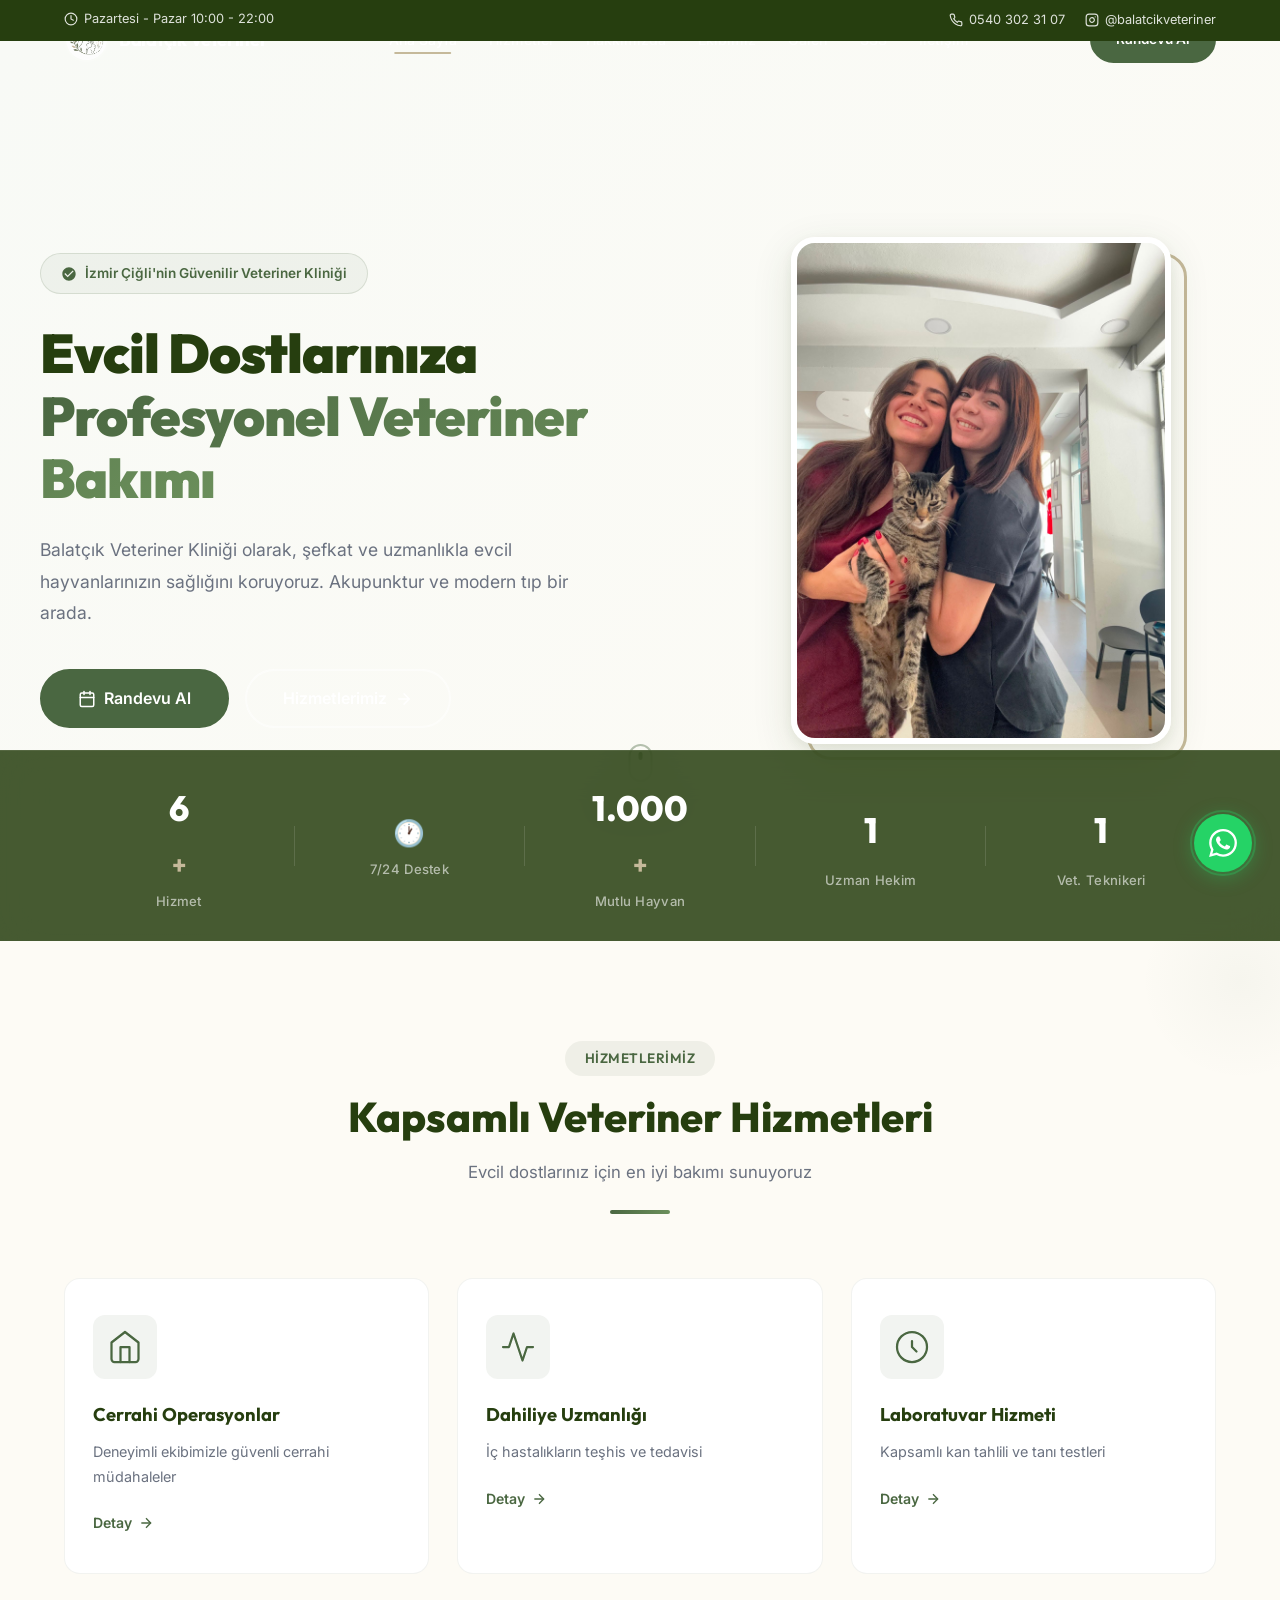
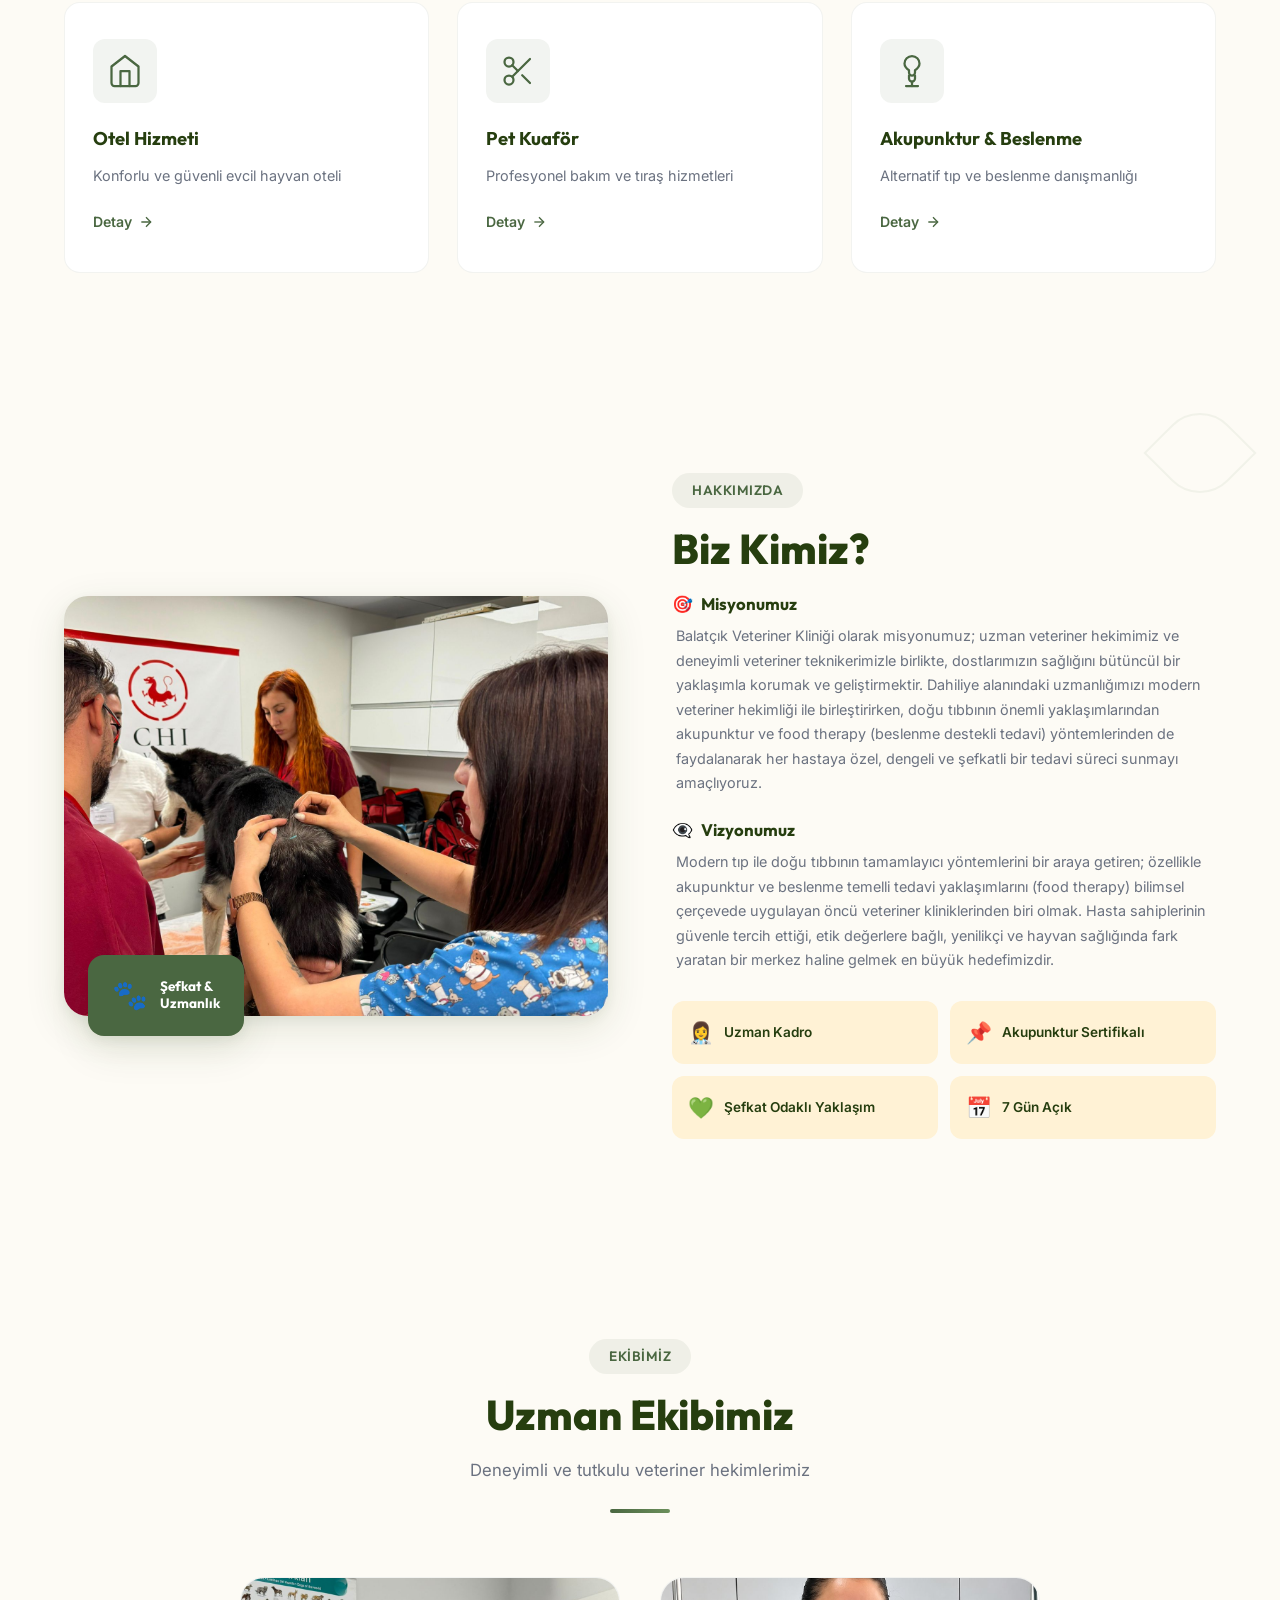
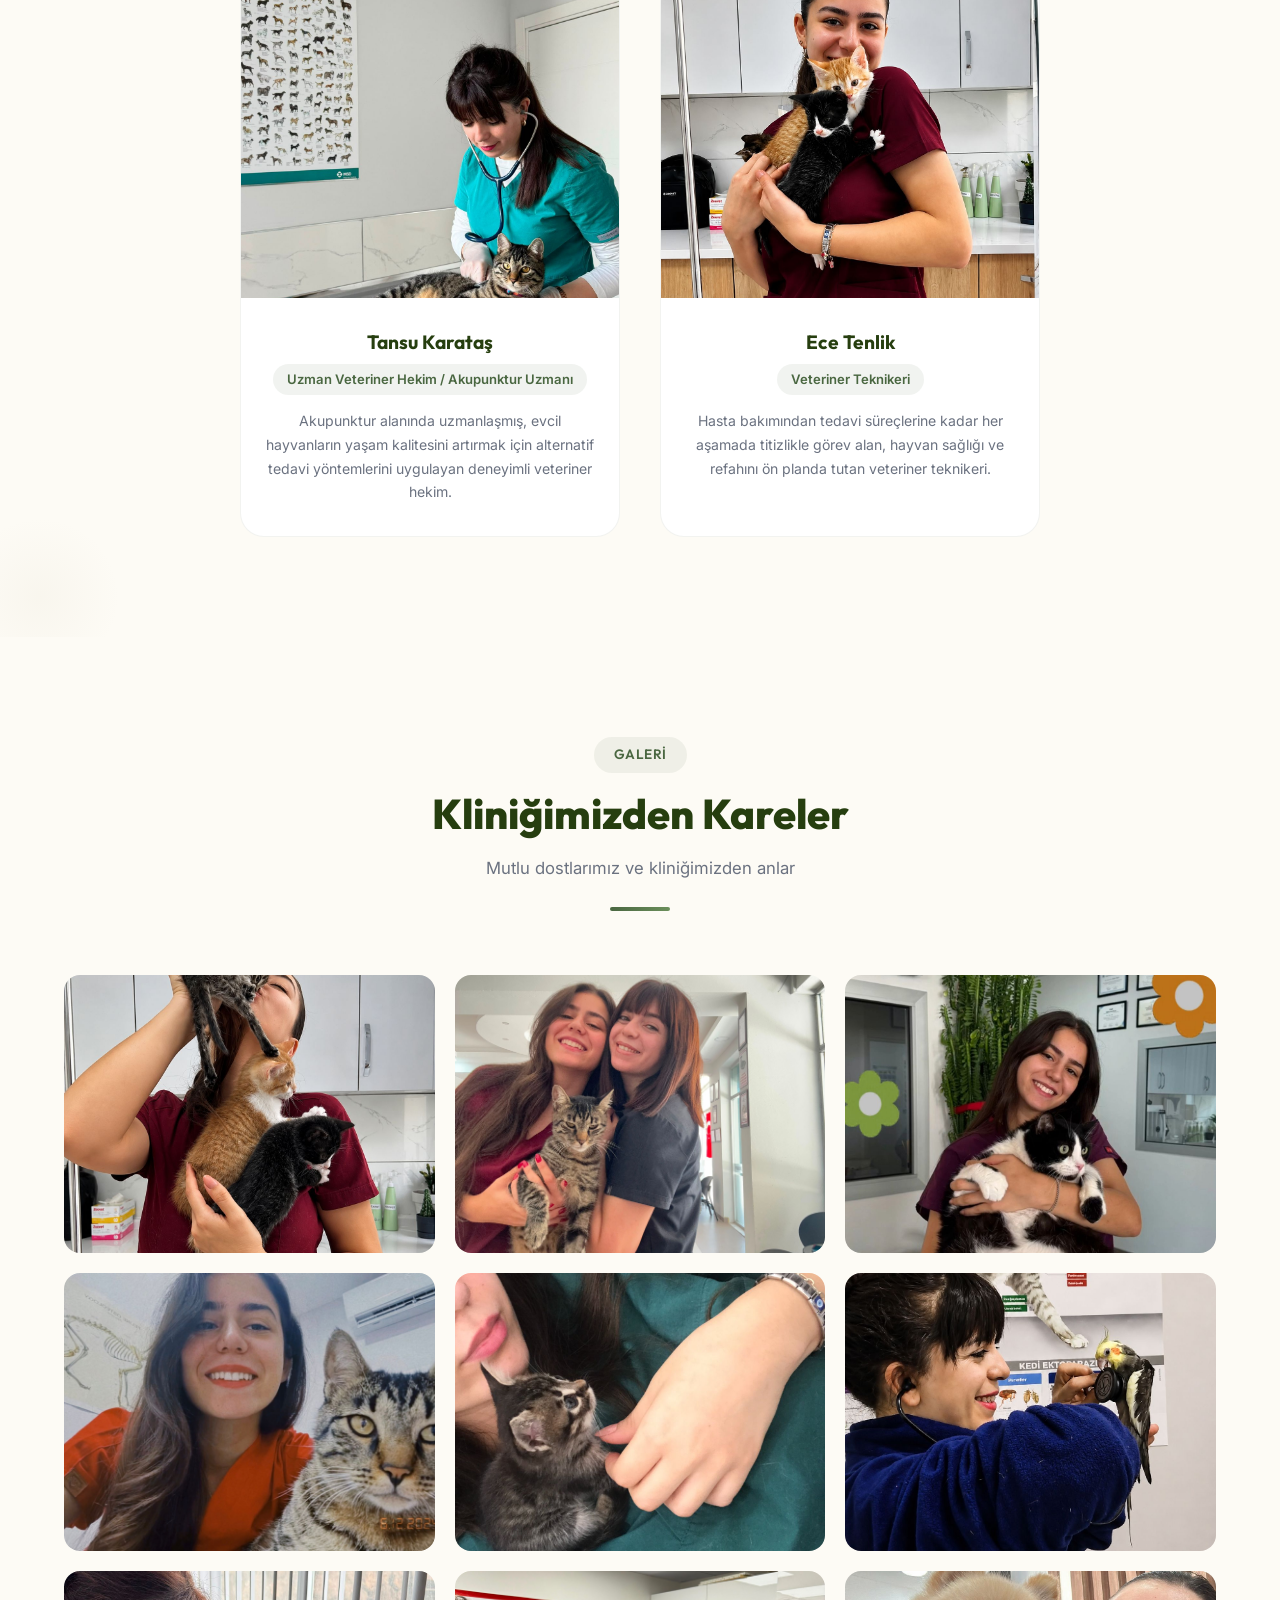
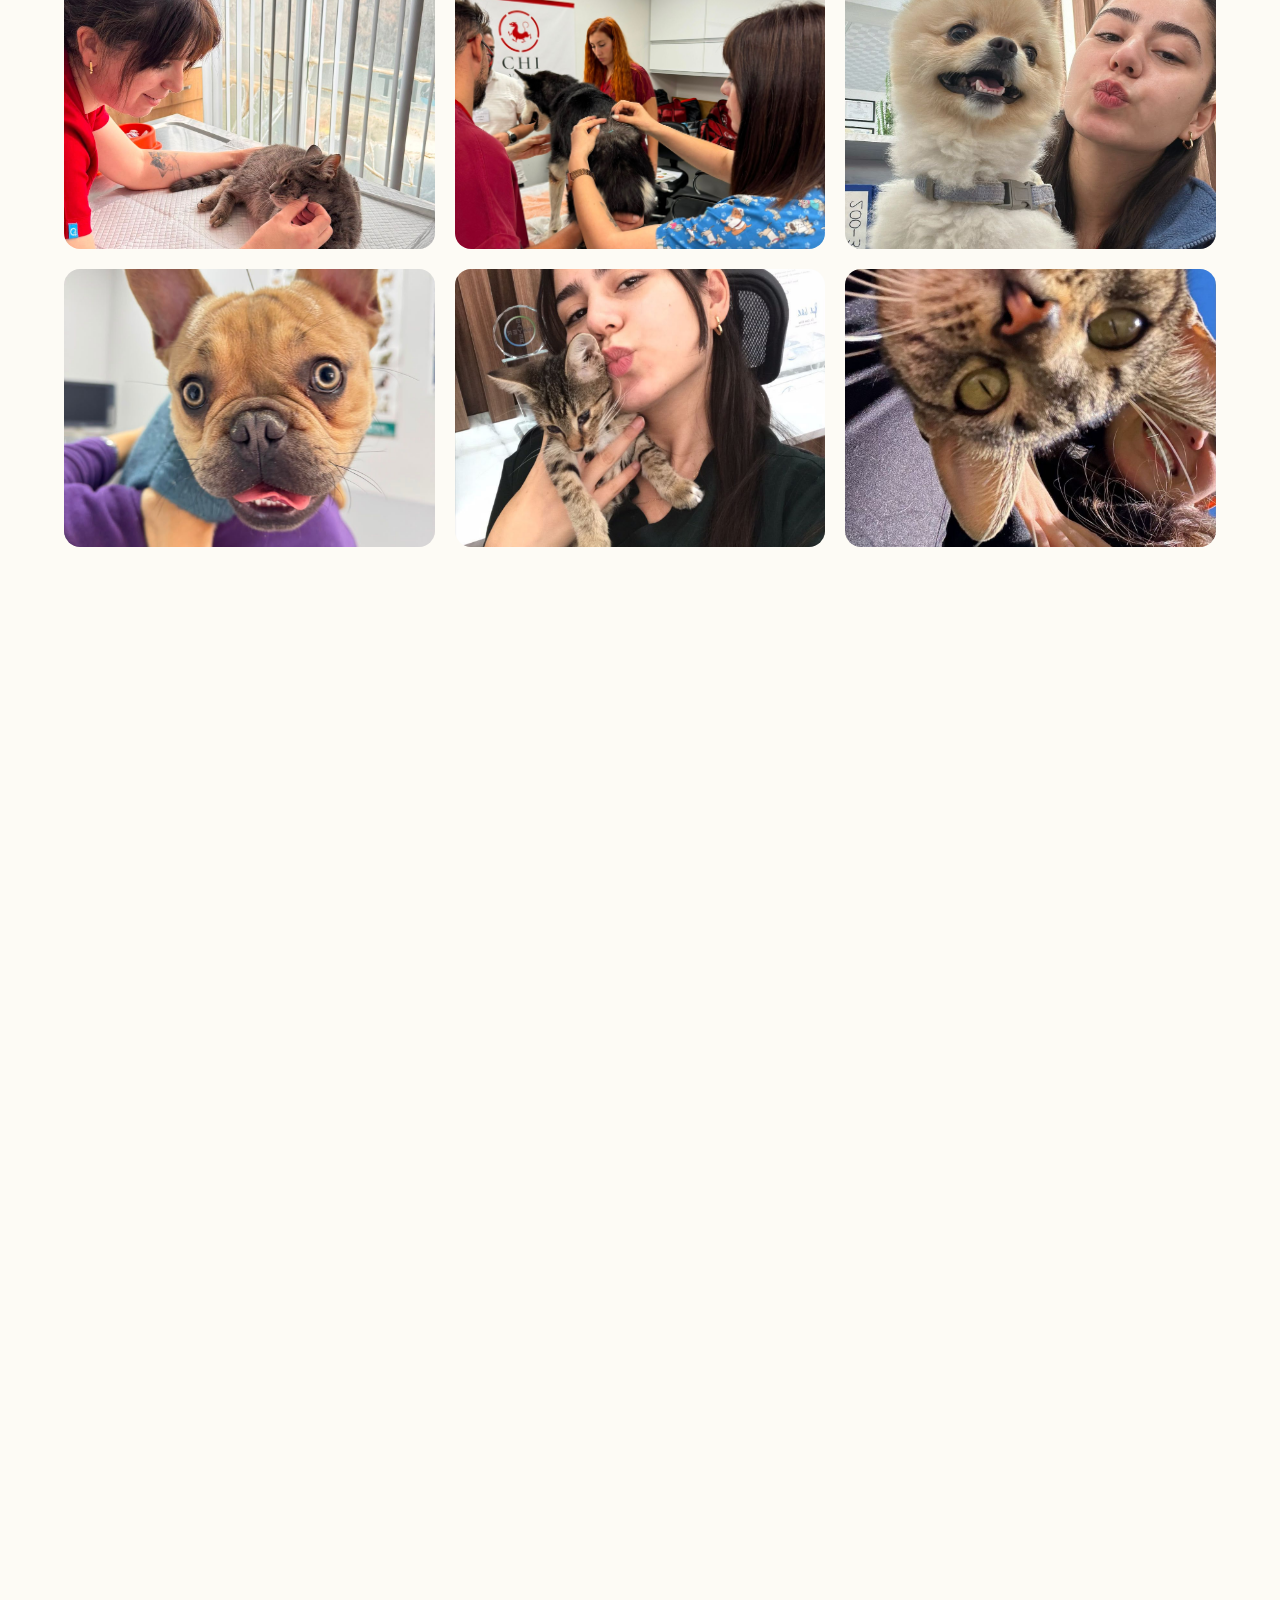
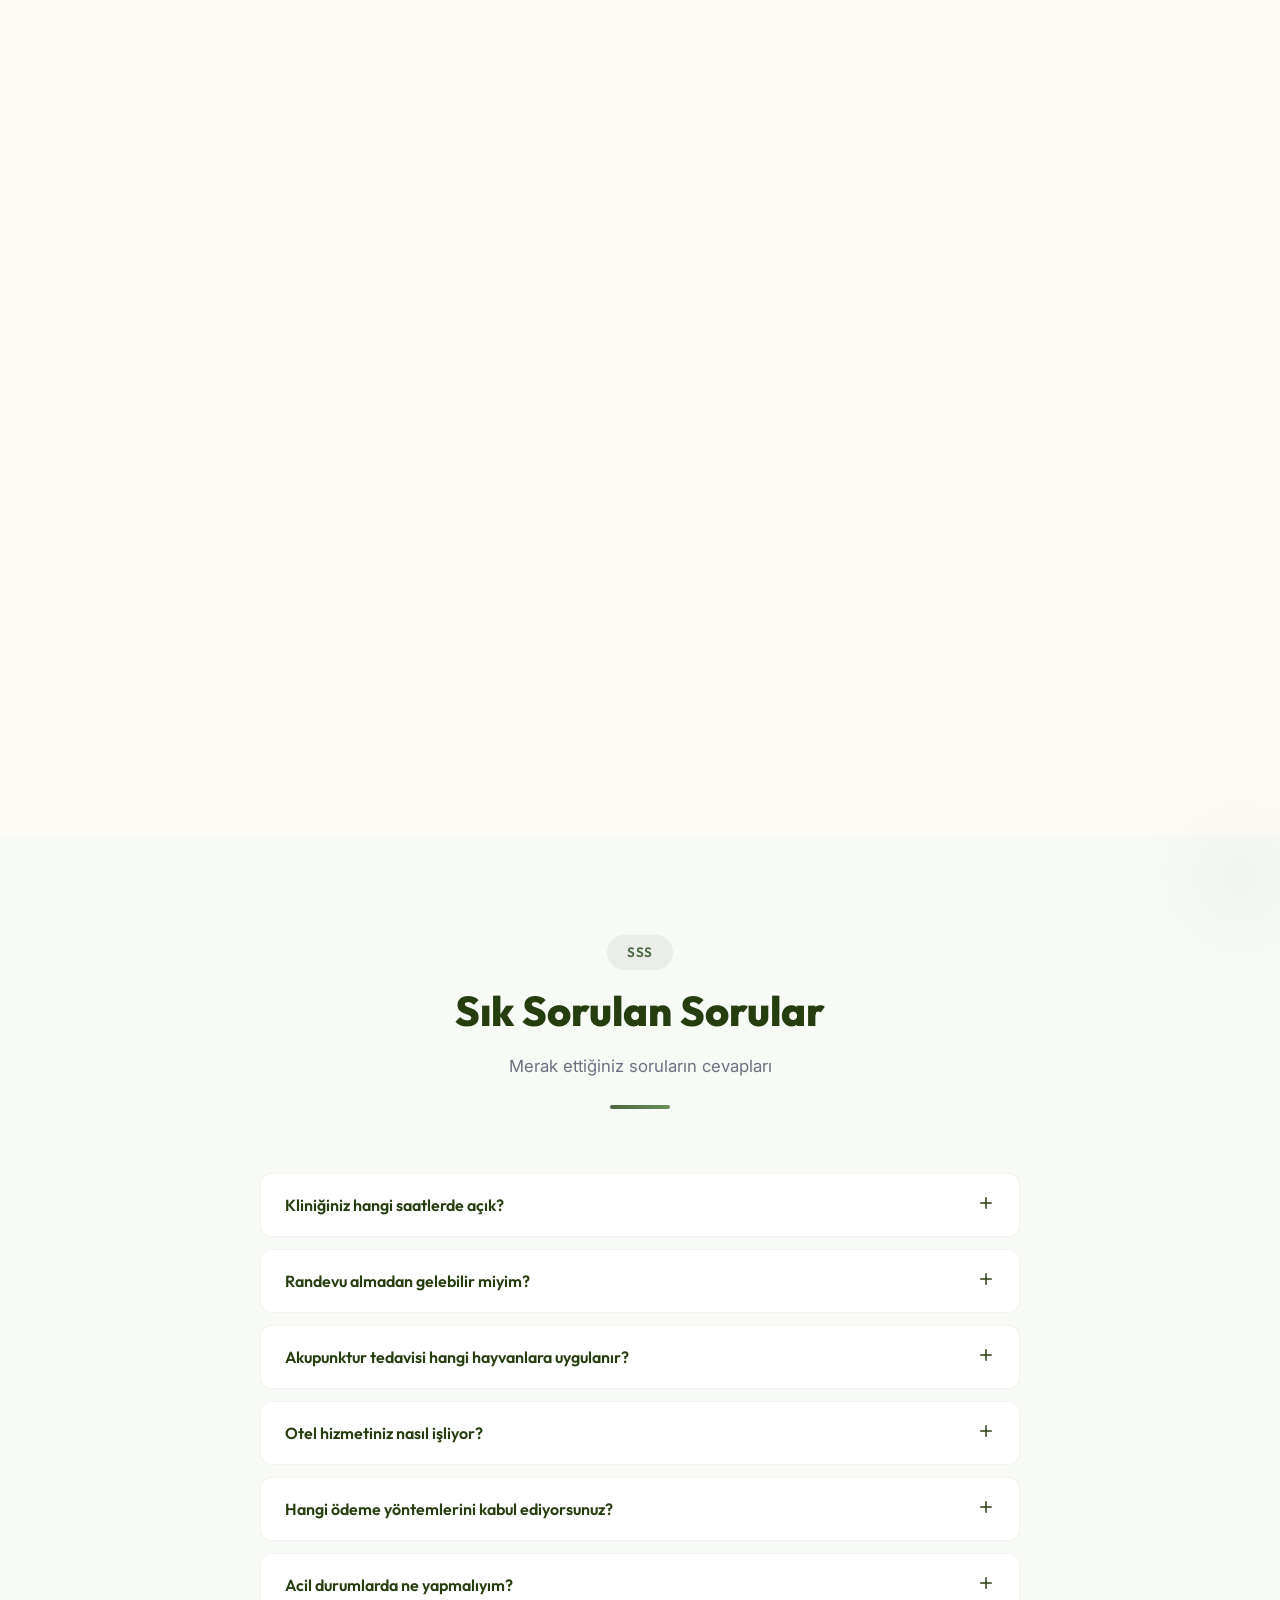
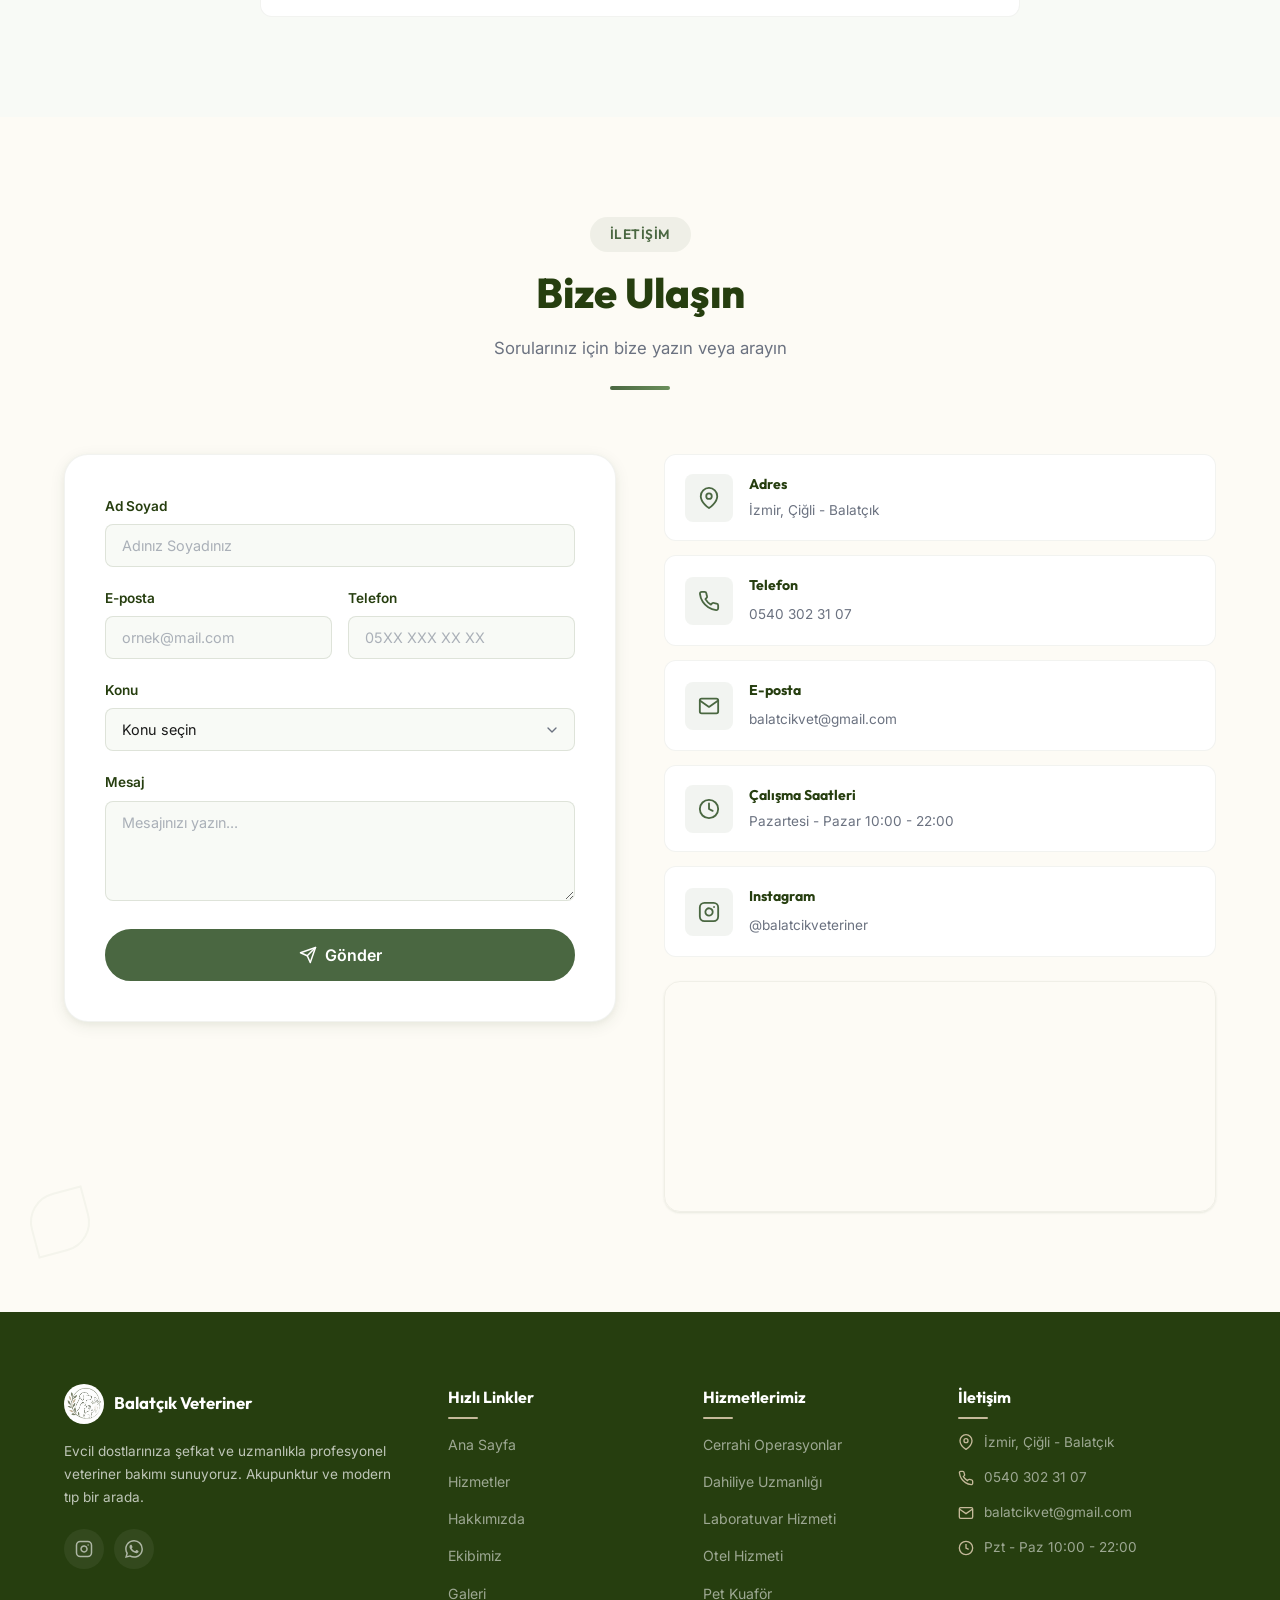
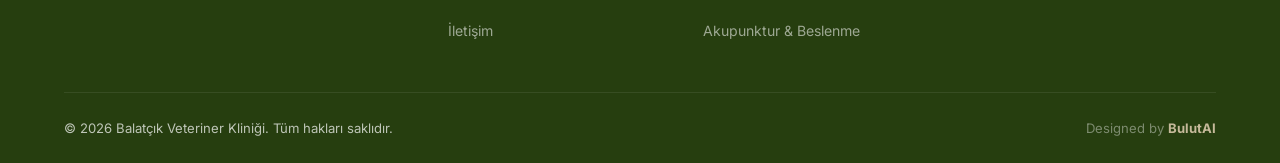
==== commit 1a3d4f4f: "Update footer copyright year to 2026" ====
--- a/index.html
+++ b/index.html
@@ -837,7 +837,7 @@
                 </div>
             </div>
             <div class="footer-bottom">
-                <p>&copy; 2025 Balatçık Veteriner Kliniği. Tüm hakları saklıdır.</p>
+                <p>&copy; 2026 Balatçık Veteriner Kliniği. Tüm hakları saklıdır.</p>
                 <p class="footer-credit">Designed by <span class="footer-credit-brand">BulutAI</span></p>
             </div>
         </div>
